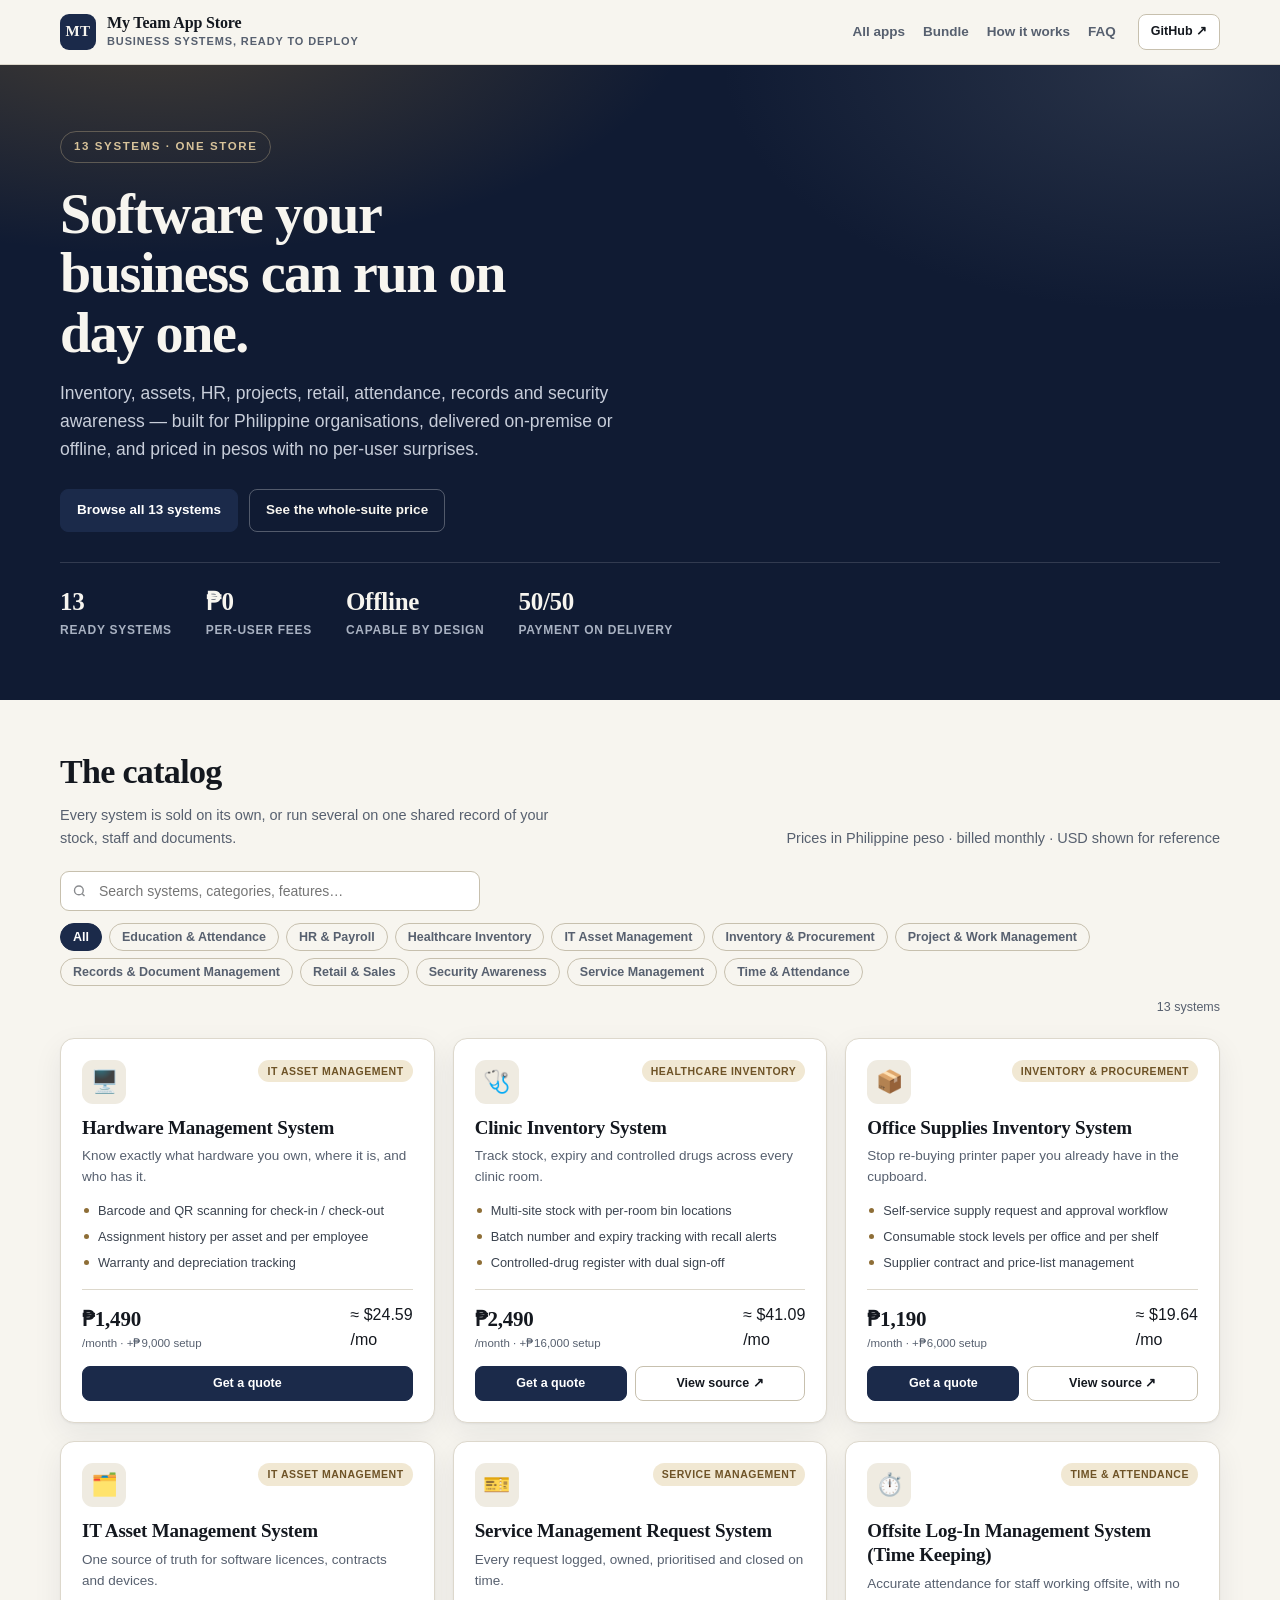
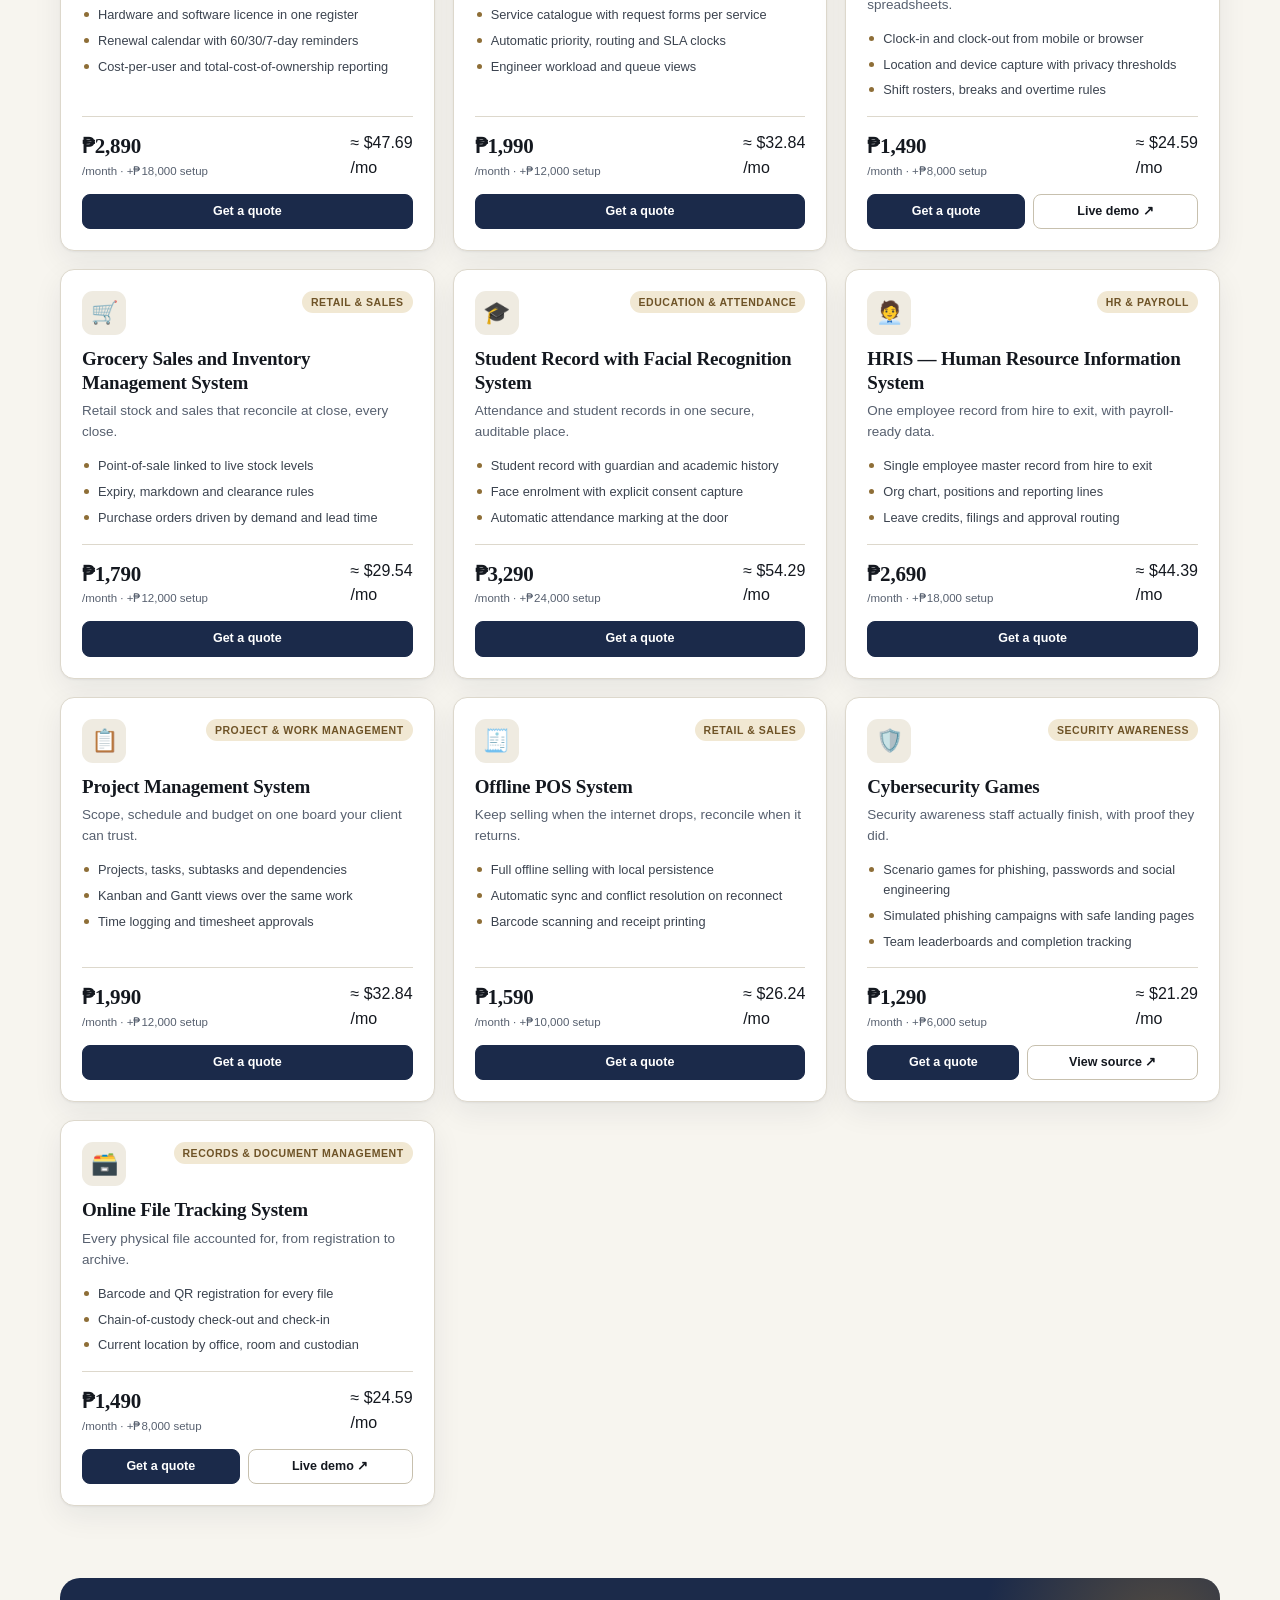
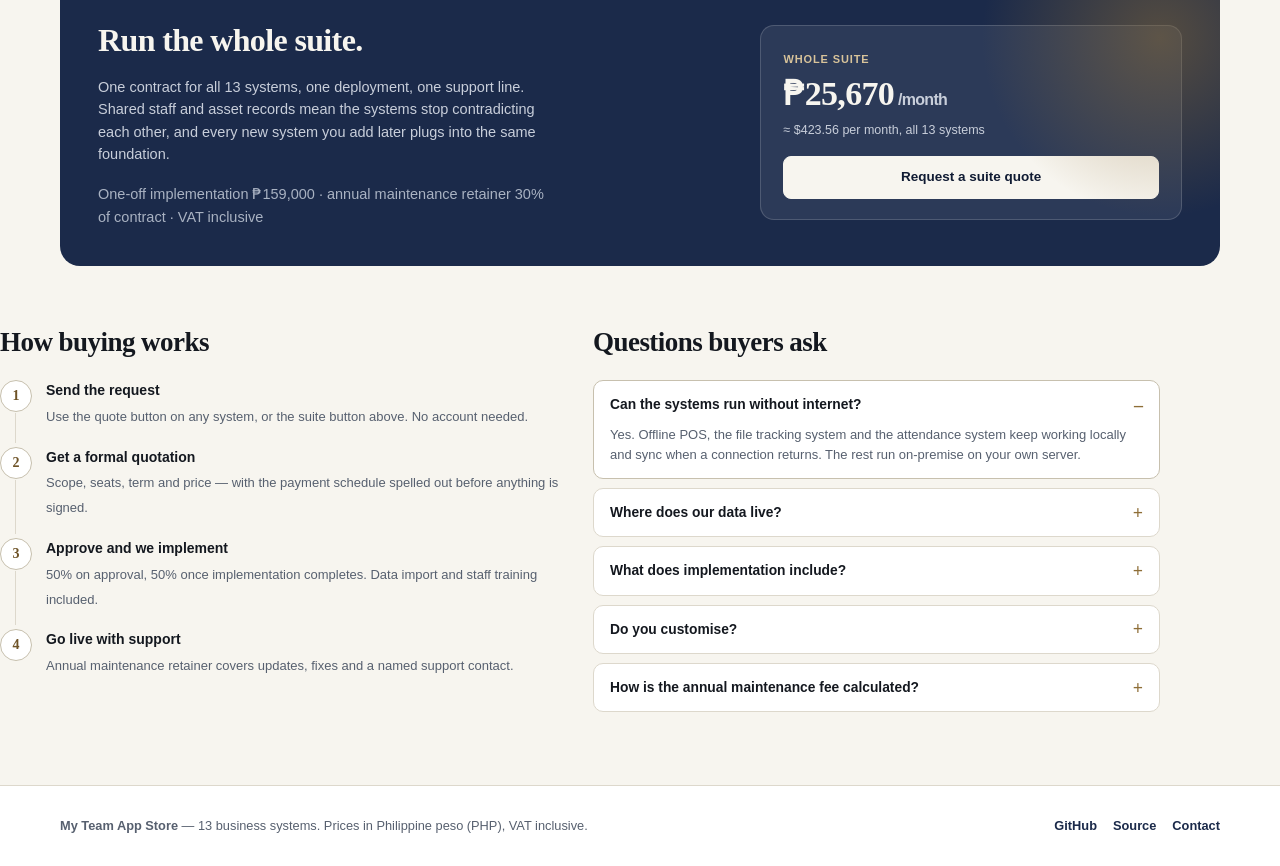
==== docs/index.html @ ae080582 "Sell the full 13-app suite and publish a GitHub Pages app store. The catalog now covers every applic" ====
<!DOCTYPE html>
<html lang="en">
<head>
<meta charset="utf-8">
<meta name="viewport" content="width=device-width, initial-scale=1">
<title>App Store — 13 business systems by My Team</title>
<meta name="description" content="13 ready-to-deploy business systems: asset and inventory management, HRIS, project management, offline POS, attendance, records tracking and security awareness training.">
<style>
  :root{
    --paper:#F7F5EF;
    --surface:#FFFFFF;
    --surface-2:#EFEBE1;
    --ink:#14181F;
    --navy:#1B2A4A;
    --navy-deep:#101B33;
    --slate:#57606F;
    --slate-light:#868FA0;
    --line:#DDD8CC;
    --line-strong:#C7C0AE;
    --brass:#8E6E37;
    --brass-deep:#6E5327;
    --brass-tint:#F1E8D3;
    --ok:#2F6B4F;
    --radius:14px;
    --shadow:0 1px 2px rgba(16,27,51,.05), 0 10px 30px rgba(16,27,51,.07);
    --serif:Georgia, 'Times New Roman', serif;
    --sans:-apple-system, BlinkMacSystemFont, 'Segoe UI', Helvetica, Arial, sans-serif;
    --mono:'SFMono-Regular', Consolas, 'Liberation Mono', Menlo, monospace;
    --maxw:1160px;
  }
  *{box-sizing:border-box}
  html{scroll-behavior:smooth}
  body{margin:0;background:var(--paper);color:var(--ink);font-family:var(--sans);font-size:16px;line-height:1.55;-webkit-font-smoothing:antialiased}
  a{color:inherit}
  .wrap{width:min(var(--maxw), calc(100% - 40px));margin:0 auto}
  .muted{color:var(--slate)}
  .small{font-size:13px}

  /* header */
  .site-header{position:sticky;top:0;z-index:20;background:rgba(247,245,239,.92);backdrop-filter:blur(10px);border-bottom:1px solid var(--line)}
  .header-inner{display:flex;align-items:center;gap:22px;padding:14px 0}
  .logo{display:flex;align-items:center;gap:11px;text-decoration:none;margin-right:auto}
  .logo-mark{width:36px;height:36px;border-radius:9px;background:var(--navy);color:#F7F5EF;display:grid;place-items:center;font-family:var(--serif);font-weight:700;letter-spacing:.02em;font-size:15px}
  .logo strong{display:block;font-family:var(--serif);font-size:16px;letter-spacing:-.01em;line-height:1.15}
  .logo small{display:block;font-size:11px;letter-spacing:.08em;text-transform:uppercase;color:var(--slate);font-weight:600}
  .site-nav{display:flex;align-items:center;gap:18px;font-size:13.5px;font-weight:600}
  .site-nav a{text-decoration:none;color:var(--slate)}
  .site-nav a:hover{color:var(--ink)}
  .btn{display:inline-flex;align-items:center;justify-content:center;gap:7px;border:1px solid var(--line-strong);background:var(--surface);color:var(--ink);border-radius:8px;padding:10px 16px;font-size:13.5px;font-weight:650;text-decoration:none;cursor:pointer;transition:transform .12s ease, border-color .12s ease, background .12s ease}
  .btn:hover{border-color:var(--navy);transform:translateY(-1px)}
  .btn-primary{background:var(--navy);border-color:var(--navy);color:#fff}
  .btn-primary:hover{background:var(--navy-deep);border-color:var(--navy-deep)}
  .btn-small{padding:7px 12px;font-size:12.5px}
  .btn-ghost{background:transparent;border-color:rgba(255,255,255,.28);color:#F7F5EF}
  .btn-ghost:hover{border-color:#F7F5EF;background:rgba(255,255,255,.06)}

  /* hero */
  .hero{background:var(--navy-deep);color:#F7F5EF;position:relative;overflow:hidden}
  .hero::before{content:"";position:absolute;inset:0;background:
    radial-gradient(900px 420px at 12% -10%, rgba(142,110,55,.42), transparent 60%),
    radial-gradient(700px 380px at 92% 0%, rgba(87,96,111,.35), transparent 65%);
    pointer-events:none}
  .hero .wrap{position:relative;padding:66px 0 58px}
  .eyebrow{display:inline-flex;align-items:center;gap:9px;font-size:11.5px;letter-spacing:.14em;text-transform:uppercase;font-weight:700;color:#D8C39A;border:1px solid rgba(216,195,154,.32);border-radius:999px;padding:6px 13px}
  .hero h1{font-family:var(--serif);font-size:clamp(34px, 5vw, 56px);line-height:1.06;letter-spacing:-.025em;margin:22px 0 16px;max-width:18ch;font-weight:600}
  .hero p.lede{font-size:17.5px;line-height:1.6;color:#C8CEDA;max-width:62ch;margin:0 0 26px}
  .hero-actions{display:flex;flex-wrap:wrap;gap:11px;margin-bottom:30px}
  .hero-stats{display:flex;flex-wrap:wrap;gap:34px;padding-top:24px;border-top:1px solid rgba(255,255,255,.14)}
  .hero-stat strong{display:block;font-family:var(--serif);font-size:25px;line-height:1.2;letter-spacing:-.01em}
  .hero-stat span{font-size:12px;letter-spacing:.06em;text-transform:uppercase;color:#A9B2C2;font-weight:600}

  /* toolbar */
  .catalog{padding:46px 0 20px}
  .section-head{display:flex;align-items:flex-end;justify-content:space-between;gap:20px;flex-wrap:wrap;margin-bottom:22px}
  .section-head h2{font-family:var(--serif);font-size:clamp(25px,3vw,34px);letter-spacing:-.02em;margin:0 0 6px;font-weight:600}
  .section-head p{margin:0;color:var(--slate);font-size:14.5px;max-width:62ch}
  .toolbar{display:flex;align-items:center;gap:12px;flex-wrap:wrap;margin-bottom:20px}
  .search{position:relative;flex:1 1 280px;max-width:420px}
  .search svg{position:absolute;left:12px;top:50%;transform:translateY(-50%);opacity:.5}
  .search input{width:100%;padding:11px 13px 11px 38px;border:1px solid var(--line-strong);border-radius:9px;background:var(--surface);font-size:14px;font-family:inherit;color:var(--ink)}
  .search input:focus{outline:2px solid var(--brass);outline-offset:1px;border-color:var(--brass)}
  .chips{display:flex;flex-wrap:wrap;gap:7px}
  .chip{border:1px solid var(--line-strong);background:transparent;color:var(--slate);border-radius:999px;padding:6px 12px;font-size:12.5px;font-weight:600;font-family:inherit;cursor:pointer}
  .chip:hover{border-color:var(--navy);color:var(--ink)}
  .chip.is-active{background:var(--navy);border-color:var(--navy);color:#fff}
  .result-count{font-size:12.5px;color:var(--slate);margin-left:auto;white-space:nowrap}

  /* cards */
  .grid{display:grid;grid-template-columns:repeat(auto-fill,minmax(310px,1fr));gap:18px}
  .app-card{background:var(--surface);border:1px solid var(--line);border-radius:var(--radius);padding:21px;display:flex;flex-direction:column;box-shadow:var(--shadow);transition:transform .15s ease, border-color .15s ease}
  .app-card:hover{transform:translateY(-3px);border-color:var(--line-strong)}
  .app-card[hidden]{display:none}
  .card-top{display:flex;align-items:flex-start;justify-content:space-between;gap:12px;margin-bottom:12px}
  .app-icon{width:44px;height:44px;border-radius:11px;background:var(--surface-2);display:grid;place-items:center;font-size:22px;line-height:1}
  .pill{display:inline-block;background:var(--brass-tint);color:var(--brass-deep);border-radius:999px;padding:3px 9px;font-size:10.5px;font-weight:750;letter-spacing:.05em;text-transform:uppercase;white-space:nowrap}
  .app-card h3{font-family:var(--serif);font-size:19px;line-height:1.25;letter-spacing:-.01em;margin:0 0 7px;font-weight:600}
  .app-card .tagline{color:var(--slate);font-size:13.5px;margin:0 0 13px}
  .app-card ul{list-style:none;margin:0 0 16px;padding:0;display:flex;flex-direction:column;gap:6px;flex:1}
  .app-card li{position:relative;padding-left:16px;font-size:12.8px;color:#3B434F}
  .app-card li::before{content:"";position:absolute;left:2px;top:.55em;width:5px;height:5px;border-radius:50%;background:var(--brass)}
  .price-row{display:flex;align-items:flex-end;justify-content:space-between;gap:10px;padding-top:13px;border-top:1px solid var(--line);margin-bottom:13px}
  .price strong{font-family:var(--serif);font-size:21px;letter-spacing:-.01em}
  .price span{display:block;font-size:11.5px;color:var(--slate)}
  .price .usd{font-size:11.5px;color:var(--slate-light);text-align:right;white-space:nowrap}
  .card-actions{display:flex;gap:8px;flex-wrap:wrap}
  .card-actions .btn{flex:1 1 auto}
  .empty{display:none;text-align:center;padding:54px 20px;color:var(--slate);border:1px dashed var(--line-strong);border-radius:var(--radius);background:var(--surface)}
  .empty strong{display:block;font-family:var(--serif);font-size:20px;color:var(--ink);margin-bottom:4px}

  /* bundle */
  .band{margin:52px 0 0;background:var(--navy);color:#F7F5EF;border-radius:20px;overflow:hidden;position:relative}
  .band::after{content:"";position:absolute;right:-120px;top:-120px;width:360px;height:360px;border-radius:50%;background:radial-gradient(circle, rgba(142,110,55,.5), transparent 70%)}
  .band-inner{position:relative;display:grid;grid-template-columns:1.5fr 1fr;gap:30px;padding:38px 38px}
  .band h2{font-family:var(--serif);font-size:clamp(24px,3vw,32px);letter-spacing:-.02em;margin:0 0 10px;font-weight:600}
  .band p{margin:0 0 18px;color:#C8CEDA;font-size:14.5px;max-width:56ch}
  .bundle-price{background:rgba(255,255,255,.08);border:1px solid rgba(255,255,255,.16);border-radius:14px;padding:20px 22px;align-self:center}
  .bundle-price .label{font-size:11px;letter-spacing:.08em;text-transform:uppercase;color:#D8C39A;font-weight:700}
  .bundle-price strong{display:block;font-family:var(--serif);font-size:34px;line-height:1.2;letter-spacing:-.02em;margin:4px 0 2px}
  .bundle-price span{font-size:12.5px;color:#C8CEDA}
  .bundle-price .btn{margin-top:14px;width:100%;background:#F7F5EF;border-color:#F7F5EF;color:var(--navy-deep)}
  .bundle-price .btn:hover{background:#fff}

  /* steps + faq */
  .blocks{display:grid;grid-template-columns:1fr 1fr;gap:26px;margin:56px 0 0}
  .block h2{font-family:var(--serif);font-size:clamp(22px,2.4vw,27px);letter-spacing:-.02em;margin:0 0 16px;font-weight:600}
  .steps{list-style:none;margin:0;padding:0;counter-reset:step}
  .steps li{position:relative;padding:0 0 18px 46px;counter-increment:step}
  .steps li:last-child{padding-bottom:0}
  .steps li::before{content:counter(step);position:absolute;left:0;top:0;width:30px;height:30px;border-radius:50%;background:var(--surface);border:1px solid var(--line-strong);display:grid;place-items:center;font-family:var(--serif);font-size:14px;font-weight:700;color:var(--brass-deep)}
  .steps li::after{content:"";position:absolute;left:14.5px;top:33px;bottom:4px;width:1px;background:var(--line)}
  .steps li:last-child::after{display:none}
  .steps strong{display:block;font-size:14px;margin-bottom:2px}
  .steps span{font-size:13px;color:var(--slate)}

  .faq details{background:var(--surface);border:1px solid var(--line);border-radius:10px;padding:13px 16px;margin-bottom:9px}
  .faq details[open]{border-color:var(--line-strong)}
  .faq summary{cursor:pointer;font-weight:650;font-size:13.8px;list-style:none;display:flex;justify-content:space-between;gap:10px;align-items:center}
  .faq summary::-webkit-details-marker{display:none}
  .faq summary::after{content:"+";font-family:var(--serif);font-size:18px;color:var(--brass);line-height:1}
  .faq details[open] summary::after{content:"–"}
  .faq p{margin:9px 0 0;font-size:13px;color:var(--slate)}

  /* footer */
  .site-footer{margin-top:64px;border-top:1px solid var(--line);background:var(--surface);padding:30px 0}
  .footer-inner{display:flex;justify-content:space-between;gap:20px;flex-wrap:wrap;align-items:center}
  .footer-inner p{margin:0;font-size:12.8px;color:var(--slate)}
  .footer-links{display:flex;gap:16px;font-size:12.8px;font-weight:600}
  .footer-links a{text-decoration:none;color:var(--navy)}

  @media (max-width:820px){
    .band-inner{grid-template-columns:1fr;padding:30px 24px}
    .blocks{grid-template-columns:1fr}
    .site-nav{display:none}
    .hero .wrap{padding:48px 0 42px}
    .result-count{display:none}
  }
</style>
</head>
<body>

<header class="site-header">
  <div class="wrap header-inner">
    <a class="logo" href="#top">
      <span class="logo-mark" aria-hidden="true">MT</span>
      <span>
        <strong>My Team App Store</strong>
        <small>Business systems, ready to deploy</small>
      </span>
    </a>
    <nav class="site-nav" aria-label="Sections">
      <a href="#catalog">All apps</a>
      <a href="#bundle">Bundle</a>
      <a href="#how">How it works</a>
      <a href="#faq">FAQ</a>
    </nav>
    <a class="btn btn-small" href="https://github.com/mjkulit03" target="_blank" rel="noopener">GitHub ↗</a>
  </div>
</header>

<main id="top">
  <section class="hero">
    <div class="wrap">
      <span class="eyebrow">13 systems · one store</span>
      <h1>Software your business can run on day one.</h1>
      <p class="lede">
        Inventory, assets, HR, projects, retail, attendance, records and security
        awareness — built for Philippine organisations, delivered on-premise or offline,
        and priced in pesos with no per-user surprises.
      </p>
      <div class="hero-actions">
        <a class="btn btn-primary" href="#catalog">Browse all 13 systems</a>
        <a class="btn btn-ghost" href="#bundle">See the whole-suite price</a>
      </div>
      <div class="hero-stats">
        <div class="hero-stat"><strong>13</strong><span>Ready systems</span></div>
        <div class="hero-stat"><strong>₱0</strong><span>Per-user fees</span></div>
        <div class="hero-stat"><strong>Offline</strong><span>Capable by design</span></div>
        <div class="hero-stat"><strong>50/50</strong><span>Payment on delivery</span></div>
      </div>
    </div>
  </section>

  <section class="wrap catalog" id="catalog">
    <div class="section-head">
      <div>
        <h2>The catalog</h2>
        <p>Every system is sold on its own, or run several on one shared record of your stock, staff and documents.</p>
      </div>
      <p class="small muted">Prices in Philippine peso · billed monthly · USD shown for reference</p>
    </div>

    <div class="toolbar">
      <div class="search">
        <svg width="15" height="15" viewBox="0 0 24 24" fill="none" stroke="currentColor" stroke-width="2.2" aria-hidden="true"><circle cx="11" cy="11" r="7"></circle><path d="m20 20-3.6-3.6"></path></svg>
        <input id="search" type="search" placeholder="Search systems, categories, features…" aria-label="Search systems">
      </div>
      <div class="chips" id="chips">
        <button class="chip is-active" type="button" data-category="">All</button>
        <button class="chip" type="button" data-category="Education &amp; Attendance">Education &amp; Attendance</button>
        <button class="chip" type="button" data-category="HR &amp; Payroll">HR &amp; Payroll</button>
        <button class="chip" type="button" data-category="Healthcare Inventory">Healthcare Inventory</button>
        <button class="chip" type="button" data-category="IT Asset Management">IT Asset Management</button>
        <button class="chip" type="button" data-category="Inventory &amp; Procurement">Inventory &amp; Procurement</button>
        <button class="chip" type="button" data-category="Project &amp; Work Management">Project &amp; Work Management</button>
        <button class="chip" type="button" data-category="Records &amp; Document Management">Records &amp; Document Management</button>
        <button class="chip" type="button" data-category="Retail &amp; Sales">Retail &amp; Sales</button>
        <button class="chip" type="button" data-category="Security Awareness">Security Awareness</button>
        <button class="chip" type="button" data-category="Service Management">Service Management</button>
        <button class="chip" type="button" data-category="Time &amp; Attendance">Time &amp; Attendance</button>
      </div>
      <span class="result-count" id="result-count">13 systems</span>
    </div>

    <div class="grid" id="grid">
      <article class="app-card"
               data-category="IT Asset Management"
               data-search="hardware management system it asset management know exactly what hardware you own, where it is, and who has it. a hardware management system that tracks every laptop, server, monitor and peripheral your company owns across its whole lifecycle. barcode scanning records assets coming in and going out, each item is assigned to a team member, and the system tracks warranty expiry, depreciation and end-of-life dates so nothing fails unexpectedly and no asset is lost or stolen. barcode and qr scanning for check-in / check-out assignment history per asset and per employee warranty and depreciation tracking low-stock and end-of-life alerts audit-ready export for auditors bulk import from spreadsheets or existing systems">
        <div class="card-top">
          <div class="app-icon" aria-hidden="true">🖥️</div>
          <span class="pill">IT Asset Management</span>
        </div>
        <h3>Hardware Management System</h3>
        <p class="tagline">Know exactly what hardware you own, where it is, and who has it.</p>
        <ul>
<li>Barcode and QR scanning for check-in / check-out</li><li>Assignment history per asset and per employee</li><li>Warranty and depreciation tracking</li>        </ul>
        <div class="price-row">
          <div class="price">
            <strong>₱1,490</strong>
            <span>/month · +₱9,000 setup</span>
          </div>
          <div class="usd">≈ $24.59<br>/mo</div>
        </div>
        <div class="card-actions">
          <a class="btn btn-primary btn-small" href="mailto:jeff.manahan72@gmail.com?subject=Quotation%20request%3A%20Hardware%20Management%20System&body=Hi%2C%20I%20would%20like%20a%20quotation%20for%20Hardware%20Management%20System.%20Team%20size%3A%20___%2C%20target%20go-live%3A%20___.">Get a quote</a>
        </div>
      </article>
      <article class="app-card"
               data-category="Healthcare Inventory"
               data-search="clinic inventory system healthcare inventory track stock, expiry and controlled drugs across every clinic room. a clinic inventory system built for medical supply rooms. it tracks consumables, controlled drugs and equipment by clinic location, enforces batch and expiry tracking, flags recalls, and produces the dispensing and stock reports that healthcare regulators ask for during an inspection. multi-site stock with per-room bin locations batch number and expiry tracking with recall alerts controlled-drug register with dual sign-off reorder points and supplier lead-time tracking inspection-ready dispensing reports role-based access for clinical and admin staff">
        <div class="card-top">
          <div class="app-icon" aria-hidden="true">🩺</div>
          <span class="pill">Healthcare Inventory</span>
        </div>
        <h3>Clinic Inventory System</h3>
        <p class="tagline">Track stock, expiry and controlled drugs across every clinic room.</p>
        <ul>
<li>Multi-site stock with per-room bin locations</li><li>Batch number and expiry tracking with recall alerts</li><li>Controlled-drug register with dual sign-off</li>        </ul>
        <div class="price-row">
          <div class="price">
            <strong>₱2,490</strong>
            <span>/month · +₱16,000 setup</span>
          </div>
          <div class="usd">≈ $41.09<br>/mo</div>
        </div>
        <div class="card-actions">
          <a class="btn btn-primary btn-small" href="mailto:jeff.manahan72@gmail.com?subject=Quotation%20request%3A%20Clinic%20Inventory%20System&body=Hi%2C%20I%20would%20like%20a%20quotation%20for%20Clinic%20Inventory%20System.%20Team%20size%3A%20___%2C%20target%20go-live%3A%20___.">Get a quote</a>
          <a class="btn btn-small" href="https://github.com/mjkulit03/Clinic_Inventory" target="_blank" rel="noopener">View source ↗</a>
        </div>
      </article>
      <article class="app-card"
               data-category="Inventory &amp; Procurement"
               data-search="office supplies inventory system inventory &amp; procurement stop re-buying printer paper you already have in the cupboard. an office supplies inventory system for consumables: paper, toner, pens, cleaning and kitchen stock. staff request supplies from a shared catalogue, approvers see the cost before ordering, and the system tracks supplier contracts so you always reorder at the best price. self-service supply request and approval workflow consumable stock levels per office and per shelf supplier contract and price-list management consumption reports by cost centre automatic reorder suggestions at threshold kitting for onboarding new starters">
        <div class="card-top">
          <div class="app-icon" aria-hidden="true">📦</div>
          <span class="pill">Inventory &amp; Procurement</span>
        </div>
        <h3>Office Supplies Inventory System</h3>
        <p class="tagline">Stop re-buying printer paper you already have in the cupboard.</p>
        <ul>
<li>Self-service supply request and approval workflow</li><li>Consumable stock levels per office and per shelf</li><li>Supplier contract and price-list management</li>        </ul>
        <div class="price-row">
          <div class="price">
            <strong>₱1,190</strong>
            <span>/month · +₱6,000 setup</span>
          </div>
          <div class="usd">≈ $19.64<br>/mo</div>
        </div>
        <div class="card-actions">
          <a class="btn btn-primary btn-small" href="mailto:jeff.manahan72@gmail.com?subject=Quotation%20request%3A%20Office%20Supplies%20Inventory%20System&body=Hi%2C%20I%20would%20like%20a%20quotation%20for%20Office%20Supplies%20Inventory%20System.%20Team%20size%3A%20___%2C%20target%20go-live%3A%20___.">Get a quote</a>
          <a class="btn btn-small" href="https://github.com/mjkulit03/Office_supplies_Inventory" target="_blank" rel="noopener">View source ↗</a>
        </div>
      </article>
      <article class="app-card"
               data-category="IT Asset Management"
               data-search="it asset management system it asset management one source of truth for software licences, contracts and devices. an it asset management system covering both hardware and software. it tracks device lifecycle, software licence allocation and renewal dates, vendor contracts, and cost-per-user, so it can answer what you own, what it costs and what renews next quarter without opening six spreadsheets. hardware and software licence in one register renewal calendar with 60/30/7-day reminders cost-per-user and total-cost-of-ownership reporting vendor and contract records with renewal terms access review and offboarding checklist api and csv import for existing inventories">
        <div class="card-top">
          <div class="app-icon" aria-hidden="true">🗂️</div>
          <span class="pill">IT Asset Management</span>
        </div>
        <h3>IT Asset Management System</h3>
        <p class="tagline">One source of truth for software licences, contracts and devices.</p>
        <ul>
<li>Hardware and software licence in one register</li><li>Renewal calendar with 60/30/7-day reminders</li><li>Cost-per-user and total-cost-of-ownership reporting</li>        </ul>
        <div class="price-row">
          <div class="price">
            <strong>₱2,890</strong>
            <span>/month · +₱18,000 setup</span>
          </div>
          <div class="usd">≈ $47.69<br>/mo</div>
        </div>
        <div class="card-actions">
          <a class="btn btn-primary btn-small" href="mailto:jeff.manahan72@gmail.com?subject=Quotation%20request%3A%20IT%20Asset%20Management%20System&body=Hi%2C%20I%20would%20like%20a%20quotation%20for%20IT%20Asset%20Management%20System.%20Team%20size%3A%20___%2C%20target%20go-live%3A%20___.">Get a quote</a>
        </div>
      </article>
      <article class="app-card"
               data-category="Service Management"
               data-search="service management request system service management every request logged, owned, prioritised and closed on time. a service management request system for internal it and facilities support. staff raise requests against a service catalogue, the system applies priority and sla rules automatically, assigns work to the right engineer, and keeps the requester updated until the request is closed. service catalogue with request forms per service automatic priority, routing and sla clocks engineer workload and queue views requester updates without chasing anyone knowledge-base articles attached to requests monthly sla attainment and backlog reporting">
        <div class="card-top">
          <div class="app-icon" aria-hidden="true">🎫</div>
          <span class="pill">Service Management</span>
        </div>
        <h3>Service Management Request System</h3>
        <p class="tagline">Every request logged, owned, prioritised and closed on time.</p>
        <ul>
<li>Service catalogue with request forms per service</li><li>Automatic priority, routing and SLA clocks</li><li>Engineer workload and queue views</li>        </ul>
        <div class="price-row">
          <div class="price">
            <strong>₱1,990</strong>
            <span>/month · +₱12,000 setup</span>
          </div>
          <div class="usd">≈ $32.84<br>/mo</div>
        </div>
        <div class="card-actions">
          <a class="btn btn-primary btn-small" href="mailto:jeff.manahan72@gmail.com?subject=Quotation%20request%3A%20Service%20Management%20Request%20System&body=Hi%2C%20I%20would%20like%20a%20quotation%20for%20Service%20Management%20Request%20System.%20Team%20size%3A%20___%2C%20target%20go-live%3A%20___.">Get a quote</a>
        </div>
      </article>
      <article class="app-card"
               data-category="Time &amp; Attendance"
               data-search="offsite log-in management system (time keeping) time &amp; attendance accurate attendance for staff working offsite, with no spreadsheets. an offsite log-in management system for time keeping that lets remote and field staff clock in from a phone or browser. it records location, device and shift start and end, handles leave and overtime approvals, and exports payroll-ready timesheets for staff who never touch an office network. clock-in and clock-out from mobile or browser location and device capture with privacy thresholds shift rosters, breaks and overtime rules leave requests and manager approval payroll-ready timesheet export anomaly flags for missed or duplicate punches">
        <div class="card-top">
          <div class="app-icon" aria-hidden="true">⏱️</div>
          <span class="pill">Time &amp; Attendance</span>
        </div>
        <h3>Offsite Log-In Management System (Time Keeping)</h3>
        <p class="tagline">Accurate attendance for staff working offsite, with no spreadsheets.</p>
        <ul>
<li>Clock-in and clock-out from mobile or browser</li><li>Location and device capture with privacy thresholds</li><li>Shift rosters, breaks and overtime rules</li>        </ul>
        <div class="price-row">
          <div class="price">
            <strong>₱1,490</strong>
            <span>/month · +₱8,000 setup</span>
          </div>
          <div class="usd">≈ $24.59<br>/mo</div>
        </div>
        <div class="card-actions">
          <a class="btn btn-primary btn-small" href="mailto:jeff.manahan72@gmail.com?subject=Quotation%20request%3A%20Offsite%20Log-In%20Management%20System%20%28Time%20Keeping%29&body=Hi%2C%20I%20would%20like%20a%20quotation%20for%20Offsite%20Log-In%20Management%20System%20%28Time%20Keeping%29.%20Team%20size%3A%20___%2C%20target%20go-live%3A%20___.">Get a quote</a>
          <a class="btn btn-small" href="https://mjkulit03.github.io/offsite-employee-login/" target="_blank" rel="noopener">Live demo ↗</a>
        </div>
      </article>
      <article class="app-card"
               data-category="Retail &amp; Sales"
               data-search="grocery sales and inventory management system retail &amp; sales retail stock and sales that reconcile at close, every close. a grocery sales and inventory management system for retail stores. point-of-sale integrates with stock levels so shelf counts stay accurate, expiry and discount rules reduce waste, supplier purchase orders are driven by real demand, and daily reconciliation shows margin by product and by promotion. point-of-sale linked to live stock levels expiry, markdown and clearance rules purchase orders driven by demand and lead time margin reporting by product and promotion multi-store stock transfers daily reconciliation with variance alerts">
        <div class="card-top">
          <div class="app-icon" aria-hidden="true">🛒</div>
          <span class="pill">Retail &amp; Sales</span>
        </div>
        <h3>Grocery Sales and Inventory Management System</h3>
        <p class="tagline">Retail stock and sales that reconcile at close, every close.</p>
        <ul>
<li>Point-of-sale linked to live stock levels</li><li>Expiry, markdown and clearance rules</li><li>Purchase orders driven by demand and lead time</li>        </ul>
        <div class="price-row">
          <div class="price">
            <strong>₱1,790</strong>
            <span>/month · +₱12,000 setup</span>
          </div>
          <div class="usd">≈ $29.54<br>/mo</div>
        </div>
        <div class="card-actions">
          <a class="btn btn-primary btn-small" href="mailto:jeff.manahan72@gmail.com?subject=Quotation%20request%3A%20Grocery%20Sales%20and%20Inventory%20Management%20System&body=Hi%2C%20I%20would%20like%20a%20quotation%20for%20Grocery%20Sales%20and%20Inventory%20Management%20System.%20Team%20size%3A%20___%2C%20target%20go-live%3A%20___.">Get a quote</a>
        </div>
      </article>
      <article class="app-card"
               data-category="Education &amp; Attendance"
               data-search="student record with facial recognition system education &amp; attendance attendance and student records in one secure, auditable place. a student record system with facial recognition attendance. enrolment, guardian details, academic history and attendance live in one record; a camera at the door matches faces to enrolments to mark attendance automatically, with consent capture, retention controls and an auditable access log. student record with guardian and academic history face enrolment with explicit consent capture automatic attendance marking at the door manual attendance override with a reason retention and deletion controls for biometric data full access audit log">
        <div class="card-top">
          <div class="app-icon" aria-hidden="true">🎓</div>
          <span class="pill">Education &amp; Attendance</span>
        </div>
        <h3>Student Record with Facial Recognition System</h3>
        <p class="tagline">Attendance and student records in one secure, auditable place.</p>
        <ul>
<li>Student record with guardian and academic history</li><li>Face enrolment with explicit consent capture</li><li>Automatic attendance marking at the door</li>        </ul>
        <div class="price-row">
          <div class="price">
            <strong>₱3,290</strong>
            <span>/month · +₱24,000 setup</span>
          </div>
          <div class="usd">≈ $54.29<br>/mo</div>
        </div>
        <div class="card-actions">
          <a class="btn btn-primary btn-small" href="mailto:jeff.manahan72@gmail.com?subject=Quotation%20request%3A%20Student%20Record%20with%20Facial%20Recognition%20System&body=Hi%2C%20I%20would%20like%20a%20quotation%20for%20Student%20Record%20with%20Facial%20Recognition%20System.%20Team%20size%3A%20___%2C%20target%20go-live%3A%20___.">Get a quote</a>
        </div>
      </article>
      <article class="app-card"
               data-category="HR &amp; Payroll"
               data-search="hris — human resource information system hr &amp; payroll one employee record from hire to exit, with payroll-ready data. a human resource information system and hr platform that holds one employee record from hire to exit: personal details, contracts, positions, leave balances and payroll inputs. it tracks onboarding and offboarding checklists, document and licence expiries, and statutory contributions for sss, philhealth and pag-ibig, so payroll and compliance never depend on one person&#39;s spreadsheet. single employee master record from hire to exit org chart, positions and reporting lines leave credits, filings and approval routing payroll inputs with sss, philhealth and pag-ibig rules onboarding and offboarding checklists with owners document, licence and contract expiry alerts employee self-service for requests and payslips role-based access with a full audit trail">
        <div class="card-top">
          <div class="app-icon" aria-hidden="true">🧑‍💼</div>
          <span class="pill">HR &amp; Payroll</span>
        </div>
        <h3>HRIS — Human Resource Information System</h3>
        <p class="tagline">One employee record from hire to exit, with payroll-ready data.</p>
        <ul>
<li>Single employee master record from hire to exit</li><li>Org chart, positions and reporting lines</li><li>Leave credits, filings and approval routing</li>        </ul>
        <div class="price-row">
          <div class="price">
            <strong>₱2,690</strong>
            <span>/month · +₱18,000 setup</span>
          </div>
          <div class="usd">≈ $44.39<br>/mo</div>
        </div>
        <div class="card-actions">
          <a class="btn btn-primary btn-small" href="mailto:jeff.manahan72@gmail.com?subject=Quotation%20request%3A%20HRIS%20%E2%80%94%20Human%20Resource%20Information%20System&body=Hi%2C%20I%20would%20like%20a%20quotation%20for%20HRIS%20%E2%80%94%20Human%20Resource%20Information%20System.%20Team%20size%3A%20___%2C%20target%20go-live%3A%20___.">Get a quote</a>
        </div>
      </article>
      <article class="app-card"
               data-category="Project &amp; Work Management"
               data-search="project management system project &amp; work management scope, schedule and budget on one board your client can trust. a project management platform that keeps scope, schedule and budget on one board. teams plan work as tasks with dependencies, move between kanban and gantt views, log time against deliverables, and see budget versus actual cost before the overrun. clients get a read-only portal, and every status update is captured for the weekly report. projects, tasks, subtasks and dependencies kanban and gantt views over the same work time logging and timesheet approvals budget versus actual cost per project client portal with read-only progress file attachments and comment history milestone and deadline notifications workload view by person and by team">
        <div class="card-top">
          <div class="app-icon" aria-hidden="true">📋</div>
          <span class="pill">Project &amp; Work Management</span>
        </div>
        <h3>Project Management System</h3>
        <p class="tagline">Scope, schedule and budget on one board your client can trust.</p>
        <ul>
<li>Projects, tasks, subtasks and dependencies</li><li>Kanban and Gantt views over the same work</li><li>Time logging and timesheet approvals</li>        </ul>
        <div class="price-row">
          <div class="price">
            <strong>₱1,990</strong>
            <span>/month · +₱12,000 setup</span>
          </div>
          <div class="usd">≈ $32.84<br>/mo</div>
        </div>
        <div class="card-actions">
          <a class="btn btn-primary btn-small" href="mailto:jeff.manahan72@gmail.com?subject=Quotation%20request%3A%20Project%20Management%20System&body=Hi%2C%20I%20would%20like%20a%20quotation%20for%20Project%20Management%20System.%20Team%20size%3A%20___%2C%20target%20go-live%3A%20___.">Get a quote</a>
        </div>
      </article>
      <article class="app-card"
               data-category="Retail &amp; Sales"
               data-search="offline pos system retail &amp; sales keep selling when the internet drops, reconcile when it returns. a point-of-sale system that keeps selling when the internet drops. each terminal records sales locally, prints receipts and deducts stock from the local catalogue, then syncs every transaction to the server when a connection returns. it handles barcode scanning, returns, voids with manager approval, cash drawer counts and a z-read at close, so a retail store can run a full day without a live connection. full offline selling with local persistence automatic sync and conflict resolution on reconnect barcode scanning and receipt printing returns, voids and manager approval cash drawer count and end-of-day z-read live stock deduction per terminal multi-terminal sync over the store lan sales, margin and item reports by shift">
        <div class="card-top">
          <div class="app-icon" aria-hidden="true">🧾</div>
          <span class="pill">Retail &amp; Sales</span>
        </div>
        <h3>Offline POS System</h3>
        <p class="tagline">Keep selling when the internet drops, reconcile when it returns.</p>
        <ul>
<li>Full offline selling with local persistence</li><li>Automatic sync and conflict resolution on reconnect</li><li>Barcode scanning and receipt printing</li>        </ul>
        <div class="price-row">
          <div class="price">
            <strong>₱1,590</strong>
            <span>/month · +₱10,000 setup</span>
          </div>
          <div class="usd">≈ $26.24<br>/mo</div>
        </div>
        <div class="card-actions">
          <a class="btn btn-primary btn-small" href="mailto:jeff.manahan72@gmail.com?subject=Quotation%20request%3A%20Offline%20POS%20System&body=Hi%2C%20I%20would%20like%20a%20quotation%20for%20Offline%20POS%20System.%20Team%20size%3A%20___%2C%20target%20go-live%3A%20___.">Get a quote</a>
        </div>
      </article>
      <article class="app-card"
               data-category="Security Awareness"
               data-search="cybersecurity games security awareness security awareness staff actually finish, with proof they did. a security awareness training platform delivered as cyber security games. short missions cover phishing, password hygiene, social engineering, data handling and incident reporting; staff earn points on a team leaderboard while the platform records who completed which module. administrators run simulated phishing campaigns and see risk by team, with no classroom time required. scenario games for phishing, passwords and social engineering simulated phishing campaigns with safe landing pages team leaderboards and completion tracking role-based training paths for staff and managers risk scoring by team and by department offline mode for air-gapped networks certificates and completion evidence for audits content updates without re-deployment">
        <div class="card-top">
          <div class="app-icon" aria-hidden="true">🛡️</div>
          <span class="pill">Security Awareness</span>
        </div>
        <h3>Cybersecurity Games</h3>
        <p class="tagline">Security awareness staff actually finish, with proof they did.</p>
        <ul>
<li>Scenario games for phishing, passwords and social engineering</li><li>Simulated phishing campaigns with safe landing pages</li><li>Team leaderboards and completion tracking</li>        </ul>
        <div class="price-row">
          <div class="price">
            <strong>₱1,290</strong>
            <span>/month · +₱6,000 setup</span>
          </div>
          <div class="usd">≈ $21.29<br>/mo</div>
        </div>
        <div class="card-actions">
          <a class="btn btn-primary btn-small" href="mailto:jeff.manahan72@gmail.com?subject=Quotation%20request%3A%20Cybersecurity%20Games&body=Hi%2C%20I%20would%20like%20a%20quotation%20for%20Cybersecurity%20Games.%20Team%20size%3A%20___%2C%20target%20go-live%3A%20___.">Get a quote</a>
          <a class="btn btn-small" href="https://github.com/mjkulit03/cybersec_game" target="_blank" rel="noopener">View source ↗</a>
        </div>
      </article>
      <article class="app-card"
               data-category="Records &amp; Document Management"
               data-search="online file tracking system records &amp; document management every physical file accounted for, from registration to archive. an online file tracking system for physical and digital records. every file gets a barcode or qr label, and each movement is recorded as a chain of custody: who checked it out, which office holds it, when it is due back and who received it. overdue files trigger reminders, retention rules flag records for disposition, and the audit log shows the complete history of a document from registration to archive. barcode and qr registration for every file chain-of-custody check-out and check-in current location by office, room and custodian overdue and missing-file alerts retention schedules and disposition workflow bulk import from existing registers search by reference, subject, date or custodian complete access and movement audit log">
        <div class="card-top">
          <div class="app-icon" aria-hidden="true">🗃️</div>
          <span class="pill">Records &amp; Document Management</span>
        </div>
        <h3>Online File Tracking System</h3>
        <p class="tagline">Every physical file accounted for, from registration to archive.</p>
        <ul>
<li>Barcode and QR registration for every file</li><li>Chain-of-custody check-out and check-in</li><li>Current location by office, room and custodian</li>        </ul>
        <div class="price-row">
          <div class="price">
            <strong>₱1,490</strong>
            <span>/month · +₱8,000 setup</span>
          </div>
          <div class="usd">≈ $24.59<br>/mo</div>
        </div>
        <div class="card-actions">
          <a class="btn btn-primary btn-small" href="mailto:jeff.manahan72@gmail.com?subject=Quotation%20request%3A%20Online%20File%20Tracking%20System&body=Hi%2C%20I%20would%20like%20a%20quotation%20for%20Online%20File%20Tracking%20System.%20Team%20size%3A%20___%2C%20target%20go-live%3A%20___.">Get a quote</a>
          <a class="btn btn-small" href="https://mjkulit03.github.io/file-tracking/" target="_blank" rel="noopener">Live demo ↗</a>
        </div>
      </article>
    </div>

    <div class="empty" id="empty">
      <strong>No system matches that search.</strong>
      Try a different word, or clear the filters to see all 13 systems.
    </div>
  </section>

  <section class="wrap" id="bundle">
    <div class="band">
      <div class="band-inner">
        <div>
          <h2>Run the whole suite.</h2>
          <p>
            One contract for all 13 systems, one deployment, one support line.
            Shared staff and asset records mean the systems stop contradicting each other,
            and every new system you add later plugs into the same foundation.
          </p>
          <p class="small" style="color:#A9B2C2;margin:0">
            One-off implementation ₱159,000 · annual maintenance retainer 30% of contract · VAT inclusive
          </p>
        </div>
        <div class="bundle-price">
          <span class="label">Whole suite</span>
          <strong>₱25,670<span style="font-size:16px;font-family:var(--sans);color:#C8CEDA"> /month</span></strong>
          <span>≈ $423.56 per month, all 13 systems</span>
          <a class="btn" href="mailto:jeff.manahan72@gmail.com?subject=Quotation%20request%3A%20whole%20suite&body=Hi%2C%20I%20would%20like%20a%20quotation%20for%20all%2013%20systems%20in%20the%20My%20Team%20App%20Store.">Request a suite quote</a>
        </div>
      </div>
    </div>
  </section>

  <section class="wrap blocks" id="how">
    <div class="block">
      <h2>How buying works</h2>
      <ol class="steps">
        <li>
          <strong>Send the request</strong>
          <span>Use the quote button on any system, or the suite button above. No account needed.</span>
        </li>
        <li>
          <strong>Get a formal quotation</strong>
          <span>Scope, seats, term and price — with the payment schedule spelled out before anything is signed.</span>
        </li>
        <li>
          <strong>Approve and we implement</strong>
          <span>50% on approval, 50% once implementation completes. Data import and staff training included.</span>
        </li>
        <li>
          <strong>Go live with support</strong>
          <span>Annual maintenance retainer covers updates, fixes and a named support contact.</span>
        </li>
      </ol>
    </div>
    <div class="block faq" id="faq">
      <h2>Questions buyers ask</h2>
      <details open>
        <summary>Can the systems run without internet?</summary>
        <p>Yes. Offline POS, the file tracking system and the attendance system keep working locally and sync when a connection returns. The rest run on-premise on your own server.</p>
      </details>
      <details>
        <summary>Where does our data live?</summary>
        <p>On your infrastructure. There is no shared multi-tenant database, no third-party analytics and no per-user cloud fee. You own the database and can export it at any time.</p>
      </details>
      <details>
        <summary>What does implementation include?</summary>
        <p>Installation, configuration, migration of existing spreadsheets or registers, role setup and staff training. The one-off setup fee on each system covers that work.</p>
      </details>
      <details>
        <summary>Do you customise?</summary>
        <p>Yes. Reports, fields and approval rules can be adapted. Custom work is quoted separately so the standard product price stays predictable.</p>
      </details>
      <details>
        <summary>How is the annual maintenance fee calculated?</summary>
        <p>30% of the contract value, billed annually from go-live. It covers updates, bug fixes and support; it is separate from the two implementation instalments.</p>
      </details>
    </div>
  </section>
</main>

<footer class="site-footer">
  <div class="wrap footer-inner">
    <p><strong>My Team App Store</strong> — 13 business systems. Prices in Philippine peso (PHP), VAT inclusive.</p>
    <div class="footer-links">
      <a href="https://github.com/mjkulit03" target="_blank" rel="noopener">GitHub</a>
      <a href="https://github.com/mjkulit03/my-team-appstore" target="_blank" rel="noopener">Source</a>
      <a href="mailto:jeff.manahan72@gmail.com">Contact</a>
    </div>
  </div>
</footer>

<script>
(function () {
  var cards = Array.prototype.slice.call(document.querySelectorAll('.app-card'));
  var search = document.getElementById('search');
  var chips = Array.prototype.slice.call(document.querySelectorAll('.chip'));
  var empty = document.getElementById('empty');
  var count = document.getElementById('result-count');
  var category = '';

  function apply() {
    var query = (search.value || '').trim().toLowerCase();
    var shown = 0;
    cards.forEach(function (card) {
      var matchesQuery = !query || (card.getAttribute('data-search') || '').indexOf(query) !== -1;
      var matchesCategory = !category || card.getAttribute('data-category') === category;
      var visible = matchesQuery && matchesCategory;
      card.hidden = !visible;
      if (visible) { shown += 1; }
    });
    empty.style.display = shown === 0 ? 'block' : 'none';
    count.textContent = shown + (shown === 1 ? ' system' : ' systems');
  }

  search.addEventListener('input', apply);

  chips.forEach(function (chip) {
    chip.addEventListener('click', function () {
      category = chip.getAttribute('data-category') || '';
      chips.forEach(function (other) { other.classList.toggle('is-active', other === chip); });
      apply();
    });
  });

  apply();
})();
</script>
</body>
</html>
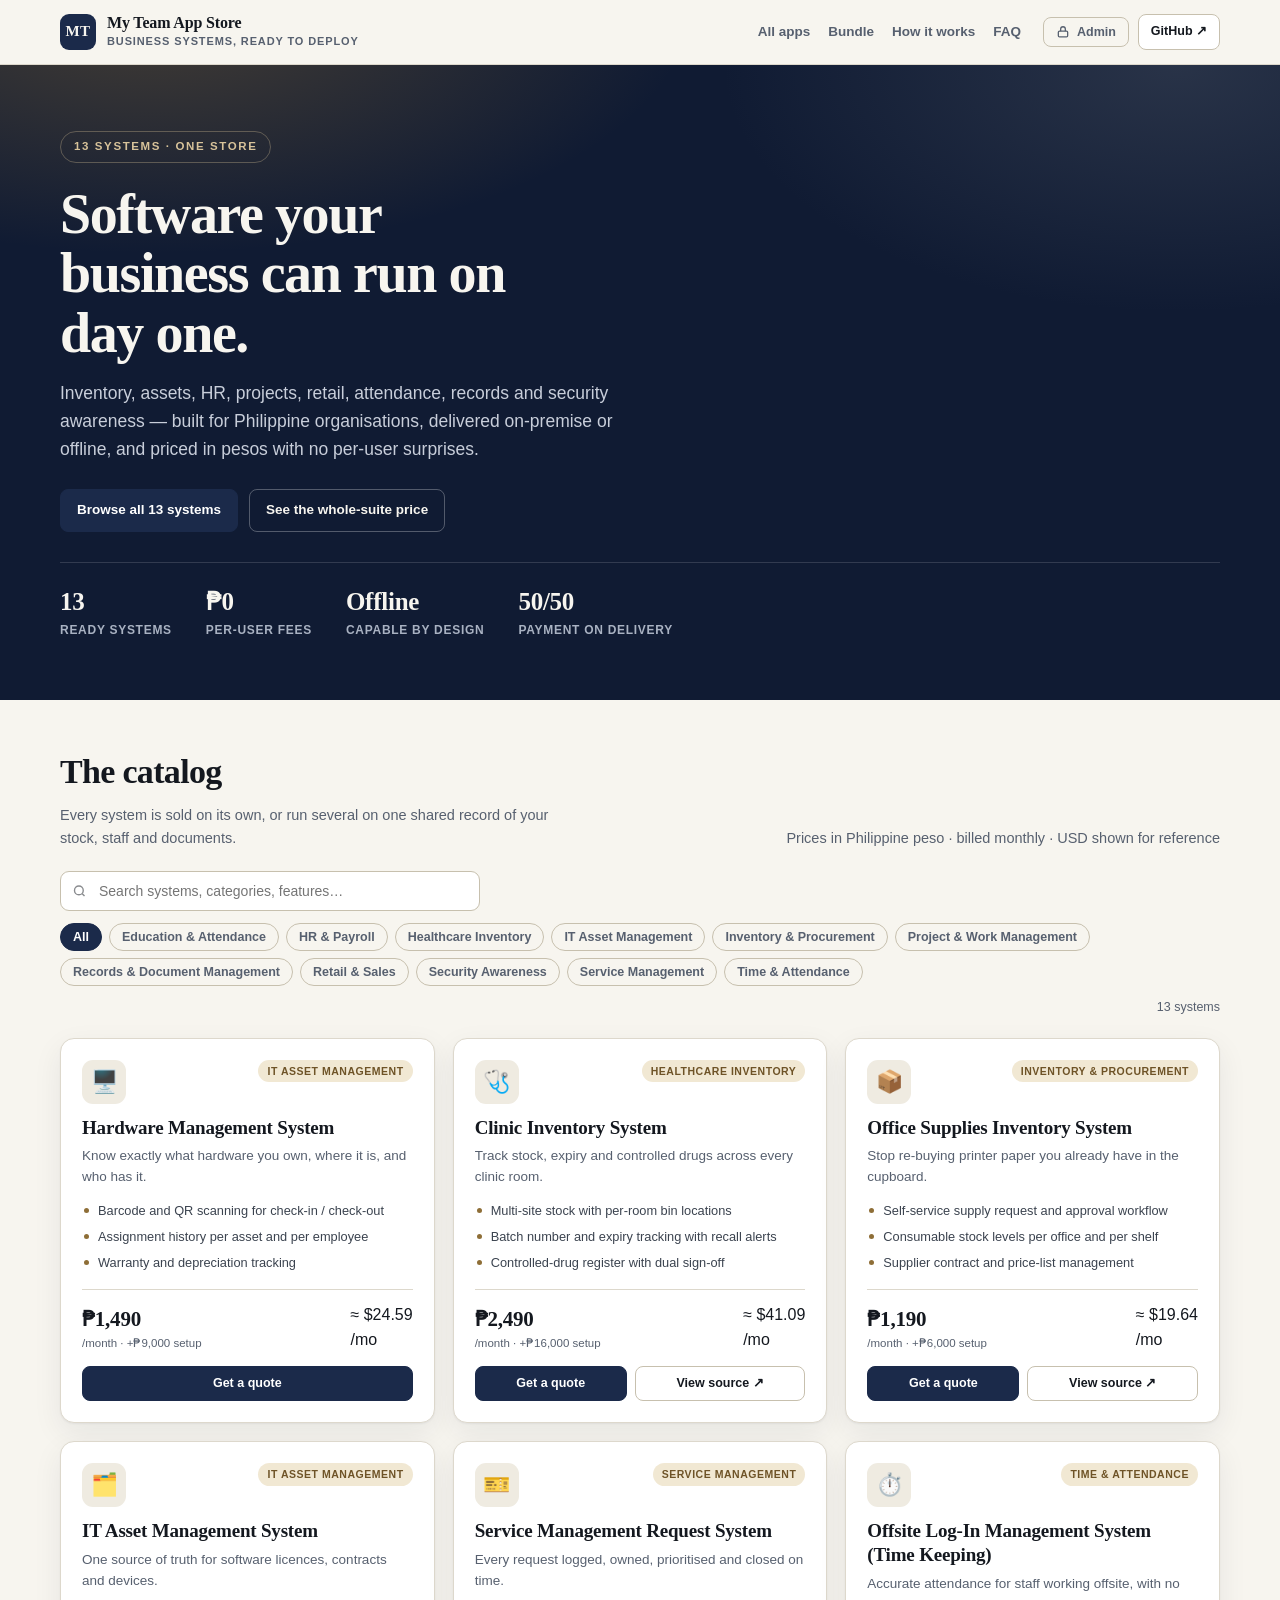
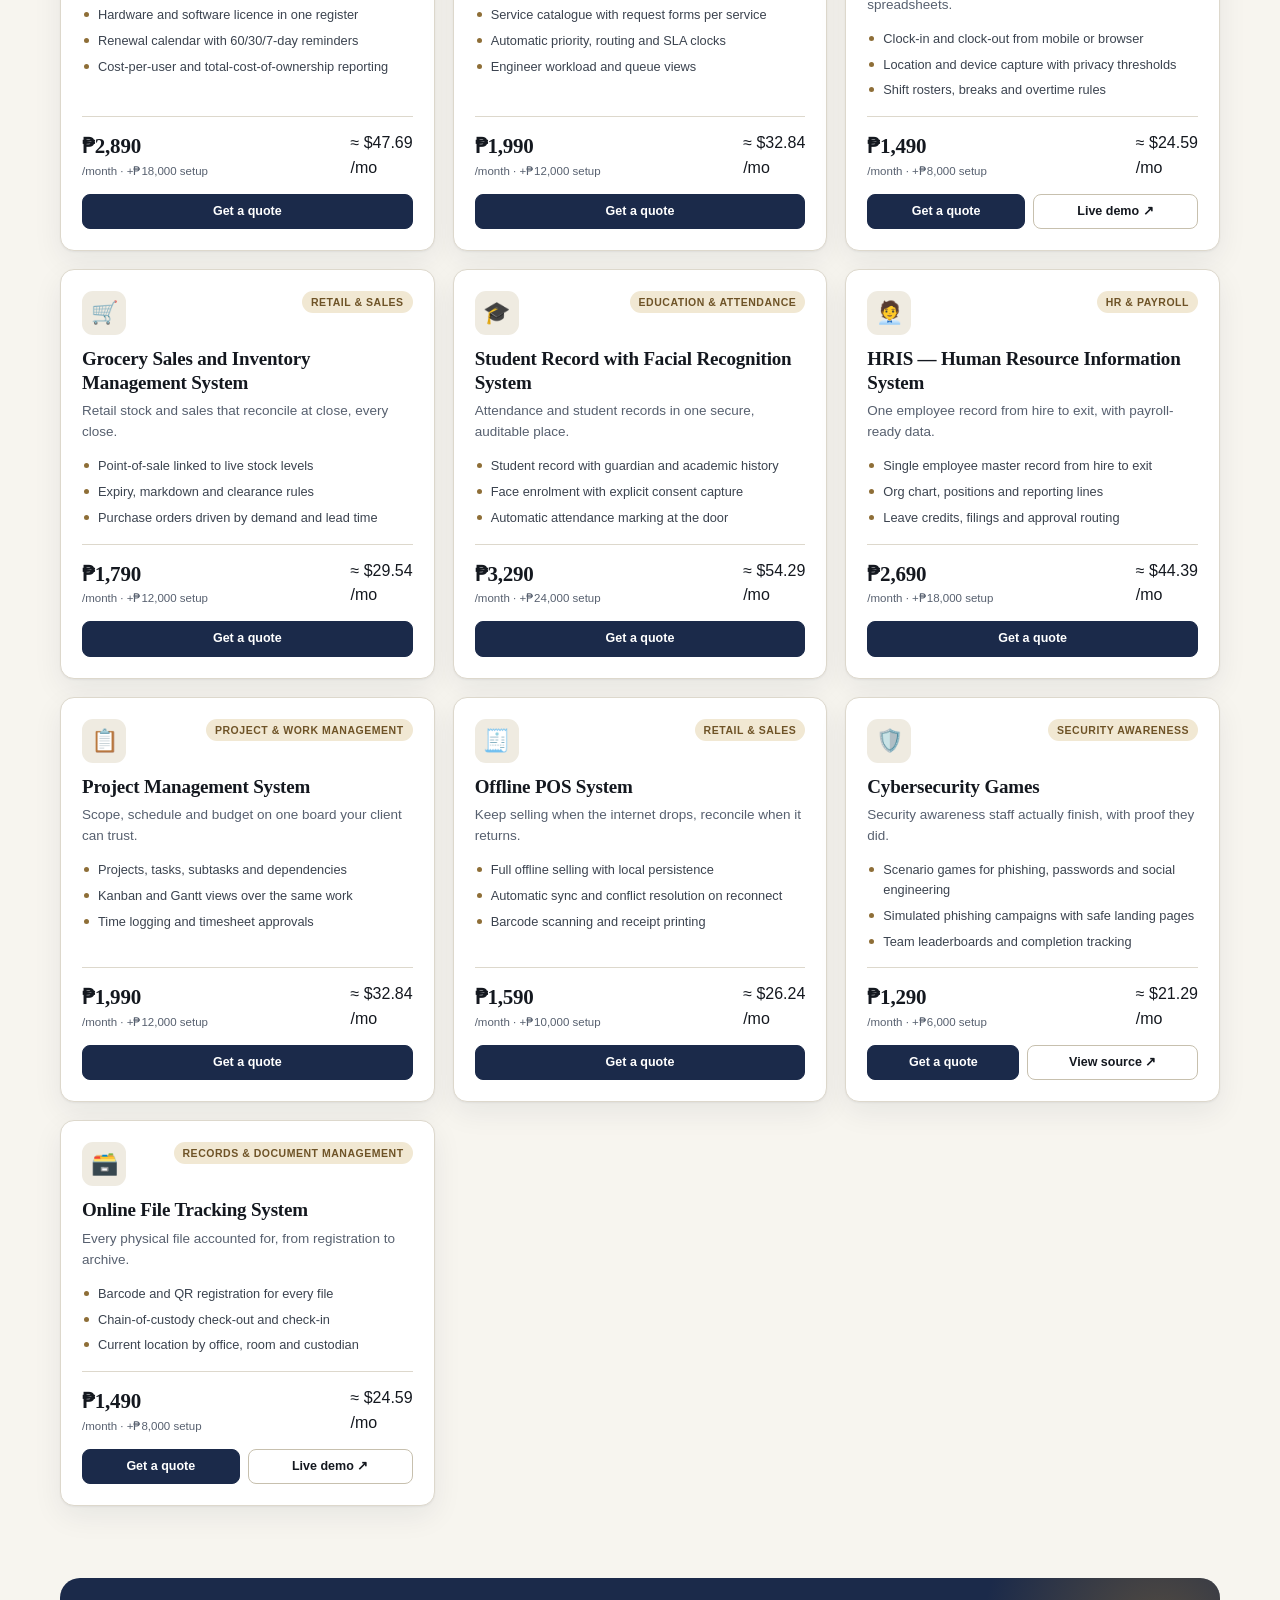
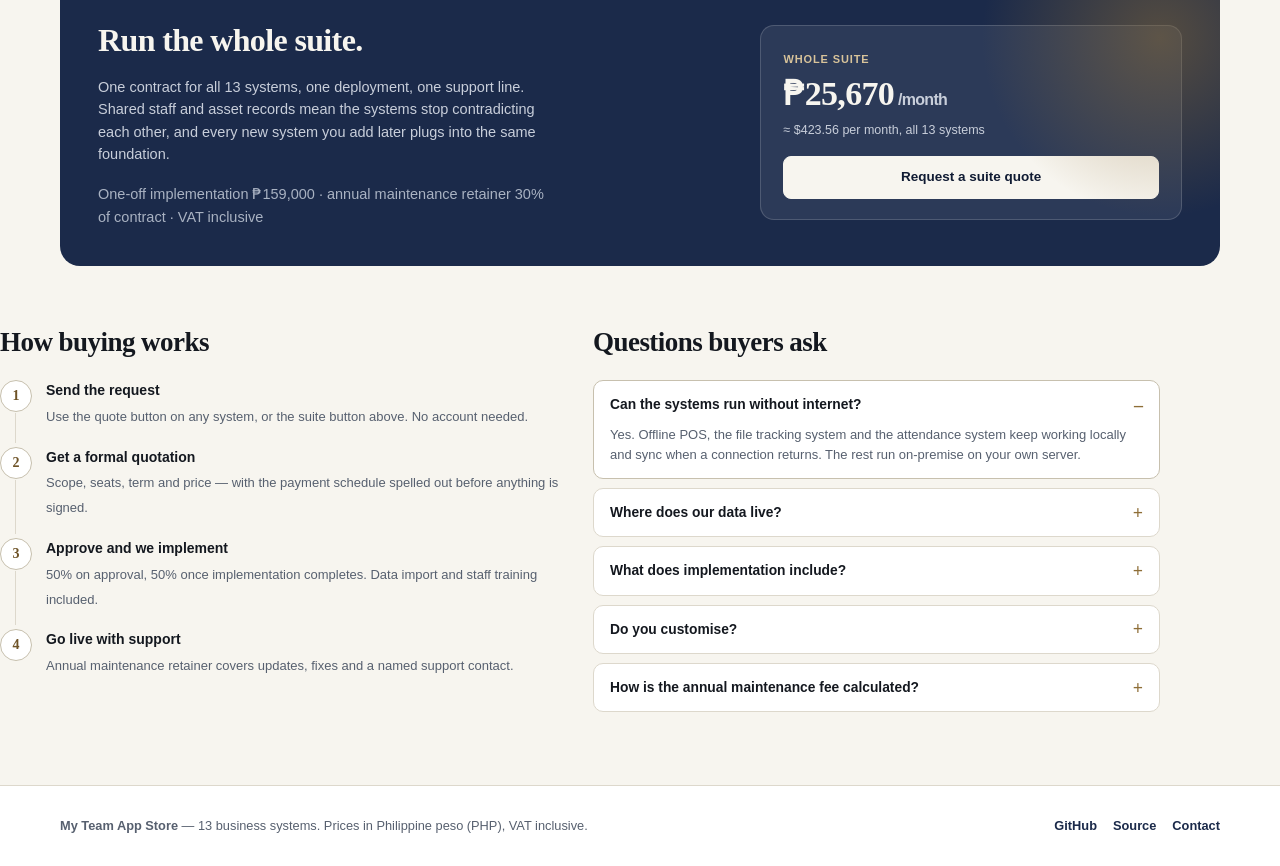
==== commit 8f9cb936: "Add an admin editor for store prices and labels. Publishing price changes previously meant editing c" ====
--- a/docs/index.html
+++ b/docs/index.html
@@ -21,6 +21,7 @@
     --brass-deep:#6E5327;
     --brass-tint:#F1E8D3;
     --ok:#2F6B4F;
+    --danger:#9B2C2C;
     --radius:14px;
     --shadow:0 1px 2px rgba(16,27,51,.05), 0 10px 30px rgba(16,27,51,.07);
     --serif:Georgia, 'Times New Roman', serif;
@@ -46,13 +47,22 @@
   .site-nav{display:flex;align-items:center;gap:18px;font-size:13.5px;font-weight:600}
   .site-nav a{text-decoration:none;color:var(--slate)}
   .site-nav a:hover{color:var(--ink)}
-  .btn{display:inline-flex;align-items:center;justify-content:center;gap:7px;border:1px solid var(--line-strong);background:var(--surface);color:var(--ink);border-radius:8px;padding:10px 16px;font-size:13.5px;font-weight:650;text-decoration:none;cursor:pointer;transition:transform .12s ease, border-color .12s ease, background .12s ease}
+  .btn{display:inline-flex;align-items:center;justify-content:center;gap:7px;border:1px solid var(--line-strong);background:var(--surface);color:var(--ink);border-radius:8px;padding:10px 16px;font-size:13.5px;font-weight:650;text-decoration:none;cursor:pointer;transition:transform .12s ease, border-color .12s ease, background .12s ease;font-family:inherit}
   .btn:hover{border-color:var(--navy);transform:translateY(-1px)}
   .btn-primary{background:var(--navy);border-color:var(--navy);color:#fff}
   .btn-primary:hover{background:var(--navy-deep);border-color:var(--navy-deep)}
   .btn-small{padding:7px 12px;font-size:12.5px}
   .btn-ghost{background:transparent;border-color:rgba(255,255,255,.28);color:#F7F5EF}
   .btn-ghost:hover{border-color:#F7F5EF;background:rgba(255,255,255,.06)}
+  .btn[disabled]{opacity:.5;cursor:not-allowed;transform:none}
+  .header-actions{display:flex;align-items:center;gap:9px}
+
+  /* admin entry point, top right */
+  .admin-btn{position:relative;background:transparent;border-color:var(--line-strong);color:var(--slate)}
+  .admin-btn:hover{color:var(--ink)}
+  .admin-btn svg{width:14px;height:14px}
+  .admin-btn.is-signed-in{background:var(--brass-tint);border-color:var(--brass);color:var(--brass-deep)}
+  .admin-btn.is-signed-in::after{content:"";position:absolute;top:-3px;right:-3px;width:8px;height:8px;border-radius:50%;background:var(--ok);border:2px solid var(--paper)}
 
   /* hero */
   .hero{background:var(--navy-deep);color:#F7F5EF;position:relative;overflow:hidden}
@@ -147,12 +157,55 @@
   .footer-links{display:flex;gap:16px;font-size:12.8px;font-weight:600}
   .footer-links a{text-decoration:none;color:var(--navy)}
 
+  /* ------------------------------------------------ admin: dialogs */
+  dialog{border:none;padding:0;background:transparent;color:var(--ink)}
+  dialog::backdrop{background:rgba(16,27,51,.55);backdrop-filter:blur(2px)}
+  .panel{background:var(--surface);border:1px solid var(--line);border-radius:16px;box-shadow:0 24px 60px rgba(16,27,51,.28);overflow:hidden}
+  .panel-head{display:flex;align-items:center;gap:12px;padding:18px 22px;border-bottom:1px solid var(--line);background:var(--surface-2)}
+  .panel-head h2{margin:0;font-family:var(--serif);font-size:19px;letter-spacing:-.01em}
+  .panel-head .close{margin-left:auto;border:1px solid var(--line-strong);background:var(--surface);border-radius:8px;width:32px;height:32px;cursor:pointer;font-size:17px;line-height:1;color:var(--slate);font-family:inherit}
+  .panel-head .close:hover{color:var(--ink);border-color:var(--navy)}
+  .panel-body{padding:22px}
+  .panel-foot{display:flex;align-items:center;gap:10px;flex-wrap:wrap;padding:16px 22px;border-top:1px solid var(--line);background:var(--surface-2)}
+
+  /* login dialog */
+  #admin-login .panel{width:min(520px, calc(100vw - 32px))}
+  .field{margin-bottom:16px}
+  .field label{display:block;font-size:12.5px;font-weight:700;letter-spacing:.02em;margin-bottom:5px}
+  .field input,.field textarea,.field select{width:100%;padding:10px 12px;border:1px solid var(--line-strong);border-radius:8px;font-family:inherit;font-size:13.5px;background:var(--surface);color:var(--ink)}
+  .field input:focus,.field textarea:focus{outline:2px solid var(--brass);outline-offset:1px;border-color:var(--brass)}
+  .field textarea{resize:vertical;min-height:64px;line-height:1.5}
+  .field .hint{font-size:12px;color:var(--slate);margin:6px 0 0;line-height:1.45}
+  .field .hint code{font-family:var(--mono);font-size:11.5px;background:var(--surface-2);padding:1px 5px;border-radius:4px}
+  .status{font-size:12.5px;margin:0;min-height:18px;color:var(--slate)}
+  .status.is-error{color:var(--danger);font-weight:600}
+  .status.is-ok{color:var(--ok);font-weight:600}
+  .status a{color:inherit;text-decoration:underline}
+
+  /* editor drawer */
+  #admin-editor .panel{width:min(880px, calc(100vw - 24px));max-height:calc(100vh - 48px);display:flex;flex-direction:column}
+  .editor-body{padding:0;overflow:auto;flex:1;background:var(--paper)}
+  .editor-section{padding:20px 22px;border-bottom:1px solid var(--line);background:var(--surface)}
+  .editor-section h3{margin:0 0 12px;font-size:12px;letter-spacing:.1em;text-transform:uppercase;color:var(--brass-deep);font-weight:750}
+  .copy-grid{display:grid;grid-template-columns:1fr 1fr;gap:14px}
+  .copy-grid .span-2{grid-column:1 / -1}
+  .product-row{display:grid;grid-template-columns:34px 1.4fr 1fr 132px 132px;gap:10px;align-items:start;padding:12px 0;border-top:1px dashed var(--line)}
+  .product-row:first-of-type{border-top:none}
+  .product-row .icon{font-size:19px;line-height:1.9;text-align:center}
+  .product-row .money input{text-align:right;font-variant-numeric:tabular-nums}
+  .product-row .bad{outline:2px solid var(--danger);outline-offset:0;border-color:var(--danger)}
+  .product-head{display:grid;grid-template-columns:34px 1.4fr 1fr 132px 132px;gap:10px;font-size:11px;letter-spacing:.06em;text-transform:uppercase;color:var(--slate);font-weight:700;padding-bottom:6px}
+  .editor-meta{font-size:12px;color:var(--slate);margin-left:auto}
+
   @media (max-width:820px){
     .band-inner{grid-template-columns:1fr;padding:30px 24px}
     .blocks{grid-template-columns:1fr}
     .site-nav{display:none}
     .hero .wrap{padding:48px 0 42px}
     .result-count{display:none}
+    .copy-grid{grid-template-columns:1fr}
+    .product-row,.product-head{grid-template-columns:28px 1fr 88px 88px}
+    .product-row .tagline-cell,.product-head .tagline-head{display:none}
   }
 </style>
 </head>
@@ -173,7 +226,13 @@
       <a href="#how">How it works</a>
       <a href="#faq">FAQ</a>
     </nav>
-    <a class="btn btn-small" href="https://github.com/mjkulit03" target="_blank" rel="noopener">GitHub ↗</a>
+    <div class="header-actions">
+      <button class="btn btn-small admin-btn" id="admin-open" type="button">
+        <svg viewBox="0 0 24 24" fill="none" stroke="currentColor" stroke-width="2.2" aria-hidden="true"><rect x="4" y="10.5" width="16" height="10" rx="2"></rect><path d="M8 10.5V7a4 4 0 0 1 8 0v3.5"></path></svg>
+        <span id="admin-open-label">Admin</span>
+      </button>
+      <a class="btn btn-small" href="https://github.com/mjkulit03" target="_blank" rel="noopener">GitHub ↗</a>
+    </div>
   </div>
 </header>
 
@@ -182,11 +241,7 @@
     <div class="wrap">
       <span class="eyebrow">13 systems · one store</span>
       <h1>Software your business can run on day one.</h1>
-      <p class="lede">
-        Inventory, assets, HR, projects, retail, attendance, records and security
-        awareness — built for Philippine organisations, delivered on-premise or offline,
-        and priced in pesos with no per-user surprises.
-      </p>
+      <p class="lede">Inventory, assets, HR, projects, retail, attendance, records and security awareness — built for Philippine organisations, delivered on-premise or offline, and priced in pesos with no per-user surprises.</p>
       <div class="hero-actions">
         <a class="btn btn-primary" href="#catalog">Browse all 13 systems</a>
         <a class="btn btn-ghost" href="#bundle">See the whole-suite price</a>
@@ -536,11 +591,7 @@
       <div class="band-inner">
         <div>
           <h2>Run the whole suite.</h2>
-          <p>
-            One contract for all 13 systems, one deployment, one support line.
-            Shared staff and asset records mean the systems stop contradicting each other,
-            and every new system you add later plugs into the same foundation.
-          </p>
+          <p>One contract for all 13 systems, one deployment, one support line. Shared staff and asset records mean the systems stop contradicting each other, and every new system you add later plugs into the same foundation.</p>
           <p class="small" style="color:#A9B2C2;margin:0">
             One-off implementation ₱159,000 · annual maintenance retainer 30% of contract · VAT inclusive
           </p>
@@ -614,8 +665,205 @@
   </div>
 </footer>
 
+<!-- ------------------------------------------------------------ admin UI -->
+<dialog id="admin-login" aria-labelledby="admin-login-title">
+  <div class="panel">
+    <div class="panel-head">
+      <h2 id="admin-login-title">Administrator sign-in</h2>
+      <button class="close" type="button" data-close aria-label="Close">×</button>
+    </div>
+    <form id="admin-login-form" class="panel-body" novalidate>
+      <div class="field">
+        <label for="admin-token">GitHub token</label>
+        <input id="admin-token" type="password" autocomplete="off" spellcheck="false" placeholder="github_pat_… or ghp_…">
+        <p class="hint">
+          Create a <strong>fine-grained token</strong> for
+          <code>mjkulit03/my-team-appstore</code> with <strong>Contents: Read and write</strong>
+          (<a href="https://github.com/settings/personal-access-tokens/new" target="_blank" rel="noopener">create one</a>).
+          It is kept in this browser tab only, never written to the repository.
+        </p>
+      </div>
+      <p class="status" id="admin-login-status" role="status"></p>
+    </form>
+    <div class="panel-foot">
+      <button class="btn" type="button" data-close>Cancel</button>
+      <button class="btn btn-primary" type="submit" form="admin-login-form" id="admin-login-submit">Sign in</button>
+    </div>
+  </div>
+</dialog>
+
+<dialog id="admin-editor" aria-labelledby="admin-editor-title">
+  <div class="panel">
+    <div class="panel-head">
+      <h2 id="admin-editor-title">Store editor</h2>
+      <span class="editor-meta" id="editor-meta"></span>
+      <button class="close" type="button" data-close aria-label="Close">×</button>
+    </div>
+    <div class="editor-body">
+      <section class="editor-section">
+        <h3>Page copy</h3>
+        <div class="copy-grid" id="copy-fields"></div>
+      </section>
+      <section class="editor-section">
+        <h3>Prices &amp; labels</h3>
+        <div class="product-head">
+          <span></span><span>Name</span><span>Tagline / category</span>
+          <span style="text-align:right">₱ / month</span><span style="text-align:right">₱ setup</span>
+        </div>
+        <div id="product-fields"></div>
+      </section>
+    </div>
+    <div class="panel-foot">
+      <p class="status" id="editor-status" role="status"></p>
+      <button class="btn btn-small" type="button" id="admin-reset">Reset to catalog</button>
+      <button class="btn btn-small" type="button" id="admin-signout">Sign out</button>
+      <button class="btn btn-primary btn-small" type="button" id="admin-save">Save &amp; publish</button>
+    </div>
+  </div>
+</dialog>
+
+<script type="application/json" id="store-content">{
+  "copy": {
+    "brand_tagline": "Business systems, ready to deploy",
+    "bundle_body": "One contract for all {count} systems, one deployment, one support line. Shared staff and asset records mean the systems stop contradicting each other, and every new system you add later plugs into the same foundation.",
+    "bundle_heading": "Run the whole suite.",
+    "catalog_description": "Every system is sold on its own, or run several on one shared record of your stock, staff and documents.",
+    "catalog_heading": "The catalog",
+    "footer_line": "{count} business systems. Prices in Philippine peso (PHP), VAT inclusive.",
+    "hero_eyebrow": "{count} systems · one store",
+    "hero_headline": "Software your business can run on day one.",
+    "hero_lede": "Inventory, assets, HR, projects, retail, attendance, records and security awareness — built for Philippine organisations, delivered on-premise or offline, and priced in pesos with no per-user surprises."
+  },
+  "labels": {
+    "clinic-inventory-system": {
+      "category": "Healthcare Inventory",
+      "name": "Clinic Inventory System",
+      "tagline": "Track stock, expiry and controlled drugs across every clinic room."
+    },
+    "cybersecurity-games": {
+      "category": "Security Awareness",
+      "name": "Cybersecurity Games",
+      "tagline": "Security awareness staff actually finish, with proof they did."
+    },
+    "file-tracking-system": {
+      "category": "Records & Document Management",
+      "name": "Online File Tracking System",
+      "tagline": "Every physical file accounted for, from registration to archive."
+    },
+    "grocery-sales-inventory-system": {
+      "category": "Retail & Sales",
+      "name": "Grocery Sales and Inventory Management System",
+      "tagline": "Retail stock and sales that reconcile at close, every close."
+    },
+    "hardware-inventory-system": {
+      "category": "IT Asset Management",
+      "name": "Hardware Management System",
+      "tagline": "Know exactly what hardware you own, where it is, and who has it."
+    },
+    "hris": {
+      "category": "HR & Payroll",
+      "name": "HRIS — Human Resource Information System",
+      "tagline": "One employee record from hire to exit, with payroll-ready data."
+    },
+    "it-asset-management-system": {
+      "category": "IT Asset Management",
+      "name": "IT Asset Management System",
+      "tagline": "One source of truth for software licences, contracts and devices."
+    },
+    "office-supplies-inventory-system": {
+      "category": "Inventory & Procurement",
+      "name": "Office Supplies Inventory System",
+      "tagline": "Stop re-buying printer paper you already have in the cupboard."
+    },
+    "offline-pos-system": {
+      "category": "Retail & Sales",
+      "name": "Offline POS System",
+      "tagline": "Keep selling when the internet drops, reconcile when it returns."
+    },
+    "offsite-login-timekeeping-system": {
+      "category": "Time & Attendance",
+      "name": "Offsite Log-In Management System (Time Keeping)",
+      "tagline": "Accurate attendance for staff working offsite, with no spreadsheets."
+    },
+    "project-management-system": {
+      "category": "Project & Work Management",
+      "name": "Project Management System",
+      "tagline": "Scope, schedule and budget on one board your client can trust."
+    },
+    "service-management-request-system": {
+      "category": "Service Management",
+      "name": "Service Management Request System",
+      "tagline": "Every request logged, owned, prioritised and closed on time."
+    },
+    "student-record-facial-recognition-system": {
+      "category": "Education & Attendance",
+      "name": "Student Record with Facial Recognition System",
+      "tagline": "Attendance and student records in one secure, auditable place."
+    }
+  },
+  "prices": {
+    "clinic-inventory-system": {
+      "price_month": 2490,
+      "price_setup": 16000
+    },
+    "cybersecurity-games": {
+      "price_month": 1290,
+      "price_setup": 6000
+    },
+    "file-tracking-system": {
+      "price_month": 1490,
+      "price_setup": 8000
+    },
+    "grocery-sales-inventory-system": {
+      "price_month": 1790,
+      "price_setup": 12000
+    },
+    "hardware-inventory-system": {
+      "price_month": 1490,
+      "price_setup": 9000
+    },
+    "hris": {
+      "price_month": 2690,
+      "price_setup": 18000
+    },
+    "it-asset-management-system": {
+      "price_month": 2890,
+      "price_setup": 18000
+    },
+    "office-supplies-inventory-system": {
+      "price_month": 1190,
+      "price_setup": 6000
+    },
+    "offline-pos-system": {
+      "price_month": 1590,
+      "price_setup": 10000
+    },
+    "offsite-login-timekeeping-system": {
+      "price_month": 1490,
+      "price_setup": 8000
+    },
+    "project-management-system": {
+      "price_month": 1990,
+      "price_setup": 12000
+    },
+    "service-management-request-system": {
+      "price_month": 1990,
+      "price_setup": 12000
+    },
+    "student-record-facial-recognition-system": {
+      "price_month": 3290,
+      "price_setup": 24000
+    }
+  },
+  "version": 1
+}
+</script>
+<script type="application/json" id="store-products">[{"slug":"hardware-inventory-system","icon":"🖥️","name":"Hardware Management System","tagline":"Know exactly what hardware you own, where it is, and who has it.","category":"IT Asset Management","price_month":1490,"price_setup":9000},{"slug":"clinic-inventory-system","icon":"🩺","name":"Clinic Inventory System","tagline":"Track stock, expiry and controlled drugs across every clinic room.","category":"Healthcare Inventory","price_month":2490,"price_setup":16000},{"slug":"office-supplies-inventory-system","icon":"📦","name":"Office Supplies Inventory System","tagline":"Stop re-buying printer paper you already have in the cupboard.","category":"Inventory & Procurement","price_month":1190,"price_setup":6000},{"slug":"it-asset-management-system","icon":"🗂️","name":"IT Asset Management System","tagline":"One source of truth for software licences, contracts and devices.","category":"IT Asset Management","price_month":2890,"price_setup":18000},{"slug":"service-management-request-system","icon":"🎫","name":"Service Management Request System","tagline":"Every request logged, owned, prioritised and closed on time.","category":"Service Management","price_month":1990,"price_setup":12000},{"slug":"offsite-login-timekeeping-system","icon":"⏱️","name":"Offsite Log-In Management System (Time Keeping)","tagline":"Accurate attendance for staff working offsite, with no spreadsheets.","category":"Time & Attendance","price_month":1490,"price_setup":8000},{"slug":"grocery-sales-inventory-system","icon":"🛒","name":"Grocery Sales and Inventory Management System","tagline":"Retail stock and sales that reconcile at close, every close.","category":"Retail & Sales","price_month":1790,"price_setup":12000},{"slug":"student-record-facial-recognition-system","icon":"🎓","name":"Student Record with Facial Recognition System","tagline":"Attendance and student records in one secure, auditable place.","category":"Education & Attendance","price_month":3290,"price_setup":24000},{"slug":"hris","icon":"🧑‍💼","name":"HRIS — Human Resource Information System","tagline":"One employee record from hire to exit, with payroll-ready data.","category":"HR & Payroll","price_month":2690,"price_setup":18000},{"slug":"project-management-system","icon":"📋","name":"Project Management System","tagline":"Scope, schedule and budget on one board your client can trust.","category":"Project & Work Management","price_month":1990,"price_setup":12000},{"slug":"offline-pos-system","icon":"🧾","name":"Offline POS System","tagline":"Keep selling when the internet drops, reconcile when it returns.","category":"Retail & Sales","price_month":1590,"price_setup":10000},{"slug":"cybersecurity-games","icon":"🛡️","name":"Cybersecurity Games","tagline":"Security awareness staff actually finish, with proof they did.","category":"Security Awareness","price_month":1290,"price_setup":6000},{"slug":"file-tracking-system","icon":"🗃️","name":"Online File Tracking System","tagline":"Every physical file accounted for, from registration to archive.","category":"Records & Document Management","price_month":1490,"price_setup":8000}]</script>
+<script type="application/json" id="store-copy-defaults">{"brand_tagline": "Business systems, ready to deploy", "bundle_body": "One contract for all {count} systems, one deployment, one support line. Shared staff and asset records mean the systems stop contradicting each other, and every new system you add later plugs into the same foundation.", "bundle_heading": "Run the whole suite.", "catalog_description": "Every system is sold on its own, or run several on one shared record of your stock, staff and documents.", "catalog_heading": "The catalog", "footer_line": "{count} business systems. Prices in Philippine peso (PHP), VAT inclusive.", "hero_eyebrow": "{count} systems \u00b7 one store", "hero_headline": "Software your business can run on day one.", "hero_lede": "Inventory, assets, HR, projects, retail, attendance, records and security awareness \u2014 built for Philippine organisations, delivered on-premise or offline, and priced in pesos with no per-user surprises."}</script>
+
 <script>
 (function () {
+  // ------------------------------------------------------------ storefront
   var cards = Array.prototype.slice.call(document.querySelectorAll('.app-card'));
   var search = document.getElementById('search');
   var chips = Array.prototype.slice.call(document.querySelectorAll('.chip'));
@@ -623,7 +871,7 @@
   var count = document.getElementById('result-count');
   var category = '';
 
-  function apply() {
+  function applyFilters() {
     var query = (search.value || '').trim().toLowerCase();
     var shown = 0;
     cards.forEach(function (card) {
@@ -637,17 +885,368 @@
     count.textContent = shown + (shown === 1 ? ' system' : ' systems');
   }
 
-  search.addEventListener('input', apply);
-
+  search.addEventListener('input', applyFilters);
   chips.forEach(function (chip) {
     chip.addEventListener('click', function () {
       category = chip.getAttribute('data-category') || '';
       chips.forEach(function (other) { other.classList.toggle('is-active', other === chip); });
-      apply();
+      applyFilters();
     });
   });
-
-  apply();
+  applyFilters();
+
+  // ------------------------------------------------------------ admin
+  var REPO = 'mjkulit03/my-team-appstore';
+  var CONTENT_PATH = 'docs/store-content.json';
+  var BRANCH = 'main';
+  var TOKEN_KEY = 'mt.store.token';
+  var MAX_PRICE = 10000000;
+
+  var COPY_FIELDS = [
+    ['hero_headline', 'Hero headline', 'text'],
+    ['hero_eyebrow', 'Hero eyebrow', 'text'],
+    ['hero_lede', 'Hero paragraph', 'area'],
+    ['catalog_heading', 'Catalog heading', 'text'],
+    ['catalog_description', 'Catalog description', 'area'],
+    ['bundle_heading', 'Bundle heading', 'text'],
+    ['bundle_body', 'Bundle paragraph', 'area'],
+    ['brand_tagline', 'Logo tagline', 'text'],
+    ['footer_line', 'Footer line', 'text']
+  ];
+
+  var defaults = readJSON('store-copy-defaults') || {};
+  var baseContent = readJSON('store-content') || {};
+  var products = readJSON('store-products') || [];
+
+  var openBtn = document.getElementById('admin-open');
+  var openLabel = document.getElementById('admin-open-label');
+  var login = document.getElementById('admin-login');
+  var loginForm = document.getElementById('admin-login-form');
+  var tokenInput = document.getElementById('admin-token');
+  var loginStatus = document.getElementById('admin-login-status');
+  var loginSubmit = document.getElementById('admin-login-submit');
+  var editor = document.getElementById('admin-editor');
+  var editorStatus = document.getElementById('editor-status');
+  var editorMeta = document.getElementById('editor-meta');
+
+  var token = sessionStorage.getItem(TOKEN_KEY) || '';
+  var sha = null;
+
+  function readJSON(id) {
+    var node = document.getElementById(id);
+    if (!node) { return null; }
+    try { return JSON.parse(node.textContent); } catch (e) { return null; }
+  }
+
+  function setStatus(node, text, kind) {
+    node.className = 'status' + (kind ? ' is-' + kind : '');
+    node.textContent = text || '';
+  }
+
+  function api(path, options) {
+    options = options || {};
+    var headers = {
+      Authorization: 'Bearer ' + token,
+      Accept: 'application/vnd.github+json',
+      'X-GitHub-Api-Version': '2022-11-28'
+    };
+    if (options.body) { headers['Content-Type'] = 'application/json'; }
+    return fetch('https://api.github.com/repos/' + REPO + path, {
+      method: options.method || 'GET',
+      headers: headers,
+      body: options.body,
+      cache: 'no-store'
+    }).then(function (res) {
+      return res.json().catch(function () { return {}; }).then(function (data) {
+        if (!res.ok) {
+          var message = (data && data.message) || ('GitHub returned ' + res.status);
+          var error = new Error(message);
+          error.status = res.status;
+          throw error;
+        }
+        return data;
+      });
+    });
+  }
+
+  function toBase64(text) {
+    var bytes = new TextEncoder().encode(text);
+    var binary = '';
+    for (var i = 0; i < bytes.length; i += 1) { binary += String.fromCharCode(bytes[i]); }
+    return btoa(binary);
+  }
+
+  // ------------------------------------------------------------ sign in
+  function openLogin() {
+    setStatus(loginStatus, '', '');
+    tokenInput.value = '';
+    login.showModal();
+    tokenInput.focus();
+  }
+
+  loginForm.addEventListener('submit', function (event) {
+    event.preventDefault();
+    var candidate = tokenInput.value.trim();
+    if (!candidate) {
+      setStatus(loginStatus, 'Paste a token to continue.', 'error');
+      return;
+    }
+    loginSubmit.disabled = true;
+    setStatus(loginStatus, 'Checking token…', '');
+    token = candidate;
+    api('', {}).then(function (repo) {
+      var perms = repo.permissions || {};
+      if (!perms.push && !perms.admin) {
+        throw new Error('That token can read this repository but not write to it. Set Contents: Read and write.');
+      }
+      return api('/contents/' + CONTENT_PATH + '?ref=' + BRANCH);
+    }).then(function (file) {
+      sha = file && file.sha ? file.sha : null;
+      sessionStorage.setItem(TOKEN_KEY, candidate);
+      login.close();
+      renderEditor();
+      markSignedIn();
+      editor.showModal();
+    }).catch(function (error) {
+      token = '';
+      setStatus(loginStatus, error.message || 'Sign-in failed.', 'error');
+    }).then(function () {
+      loginSubmit.disabled = false;
+    });
+  });
+
+  function markSignedIn() {
+    openLabel.textContent = 'Editing';
+    openBtn.classList.add('is-signed-in');
+  }
+
+  function markSignedOut() {
+    openLabel.textContent = 'Admin';
+    openBtn.classList.remove('is-signed-in');
+  }
+
+  openBtn.addEventListener('click', function () {
+    if (!token) { openLogin(); return; }
+    renderEditor();
+    markSignedIn();
+    editor.showModal();
+  });
+
+  document.querySelectorAll('dialog [data-close]').forEach(function (btn) {
+    btn.addEventListener('click', function () {
+      var dialog = btn.closest('dialog');
+      if (dialog) { dialog.close(); }
+    });
+  });
+
+  // ------------------------------------------------------------ editor
+  function currentDocument() {
+    return {
+      version: 1,
+      prices: baseContent.prices || {},
+      labels: baseContent.labels || {},
+      copy: baseContent.copy || {}
+    };
+  }
+
+  function copyValue(key) {
+    var doc = currentDocument();
+    return Object.prototype.hasOwnProperty.call(doc.copy, key) ? doc.copy[key] : (defaults[key] || '');
+  }
+
+  function renderEditor() {
+    var copyHost = document.getElementById('copy-fields');
+    copyHost.innerHTML = '';
+    COPY_FIELDS.forEach(function (spec) {
+      var key = spec[0], label = spec[1], kind = spec[2];
+      var field = document.createElement('div');
+      field.className = 'field' + (kind === 'area' ? ' span-2' : '');
+      var id = 'copy-' + key;
+      var input = document.createElement(kind === 'area' ? 'textarea' : 'input');
+      input.id = id;
+      input.value = copyValue(key);
+      input.setAttribute('data-copy-key', key);
+      var hint = document.createElement('p');
+      hint.className = 'hint';
+      hint.textContent = key === 'hero_eyebrow' || key === 'bundle_body' || key === 'footer_line'
+        ? 'Use {count} where the number of systems should appear.'
+        : '';
+      field.appendChild(labelNode(id, label));
+      field.appendChild(input);
+      if (hint.textContent) { field.appendChild(hint); }
+      copyHost.appendChild(field);
+    });
+
+    var productHost = document.getElementById('product-fields');
+    productHost.innerHTML = '';
+    products.forEach(function (product) {
+      var row = document.createElement('div');
+      row.className = 'product-row';
+      row.setAttribute('data-slug', product.slug);
+
+      var icon = document.createElement('div');
+      icon.className = 'icon';
+      icon.textContent = product.icon || '▦';
+      row.appendChild(icon);
+
+      row.appendChild(inputCell('name', product.slug, product.name, 'Name'));
+
+      var tagCell = document.createElement('div');
+      tagCell.className = 'tagline-cell';
+      tagCell.appendChild(inputCell('tagline', product.slug, product.tagline, 'Tagline'));
+      var cat = inputCell('category', product.slug, product.category, 'Category');
+      cat.style.marginTop = '6px';
+      tagCell.appendChild(cat);
+      row.appendChild(tagCell);
+
+      var month = document.createElement('div');
+      month.className = 'money';
+      month.appendChild(inputCell('price_month', product.slug, String(product.price_month), 'Monthly price'));
+      row.appendChild(month);
+
+      var setup = document.createElement('div');
+      setup.className = 'money';
+      setup.appendChild(inputCell('price_setup', product.slug, String(product.price_setup), 'Setup fee'));
+      row.appendChild(setup);
+
+      productHost.appendChild(row);
+    });
+
+    var stamp = baseContent.updated_at ? new Date(baseContent.updated_at) : null;
+    editorMeta.textContent = stamp && !isNaN(stamp)
+      ? 'Last saved ' + stamp.toLocaleString()
+      : 'Never edited';
+    setStatus(editorStatus, '', '');
+  }
+
+  function labelNode(id, text) {
+    var label = document.createElement('label');
+    label.setAttribute('for', id);
+    label.textContent = text;
+    label.style.fontSize = '11px';
+    label.style.color = 'var(--slate)';
+    return label;
+  }
+
+  function inputCell(kind, slug, value, label) {
+    var input = document.createElement('input');
+    input.type = kind.indexOf('price_') === 0 ? 'number' : 'text';
+    if (input.type === 'number') { input.min = '0'; input.step = '1'; input.max = String(MAX_PRICE); }
+    input.value = value == null ? '' : value;
+    input.setAttribute('data-kind', kind);
+    input.setAttribute('data-slug', slug);
+    input.setAttribute('aria-label', label);
+    input.addEventListener('input', function () { input.classList.remove('bad'); });
+    return input;
+  }
+
+  // ------------------------------------------------------------ save
+  function collect() {
+    var document_ = { version: 1, prices: {}, labels: {}, copy: {} };
+    var problems = [];
+
+    document.querySelectorAll('#copy-fields [data-copy-key]').forEach(function (input) {
+      var key = input.getAttribute('data-copy-key');
+      var value = input.value.trim();
+      if (!value) {
+        document_.copy[key] = defaults[key] || '';
+        return;
+      }
+      document_.copy[key] = value;
+    });
+
+    document.querySelectorAll('#product-fields .product-row').forEach(function (row) {
+      var slug = row.getAttribute('data-slug');
+      var name = row.querySelector('[data-kind="name"]');
+      var tagline = row.querySelector('[data-kind="tagline"]');
+      var category = row.querySelector('[data-kind="category"]');
+      var month = row.querySelector('[data-kind="price_month"]');
+      var setup = row.querySelector('[data-kind="price_setup"]');
+
+      var labels = {};
+      if (name.value.trim()) { labels.name = name.value.trim(); } else { problems.push('A product needs a name.'); name.classList.add('bad'); }
+      if (tagline.value.trim()) { labels.tagline = tagline.value.trim(); }
+      if (category.value.trim()) { labels.category = category.value.trim(); }
+
+      var prices = {};
+      [['price_month', month], ['price_setup', setup]].forEach(function (pair) {
+        var key = pair[0], input = pair[1];
+        var raw = input.value.trim();
+        var number = Number(raw.replace(/[,\s₱]/g, ''));
+        if (!raw || isNaN(number) || number < 0 || number > MAX_PRICE || Math.round(number) !== number) {
+          problems.push('Prices must be whole pesos between 0 and ' + MAX_PRICE.toLocaleString() + '.');
+          input.classList.add('bad');
+          return;
+        }
+        prices[key] = number;
+      });
+
+      document_.labels[slug] = labels;
+      document_.prices[slug] = prices;
+    });
+
+    return { document: document_, problems: problems };
+  }
+
+  function save() {
+    var collected = collect();
+    if (collected.problems.length) {
+      setStatus(editorStatus, collected.problems[0], 'error');
+      return;
+    }
+    collected.document.updated_at = new Date().toISOString();
+    var payload = JSON.stringify(collected.document, null, 2) + '\n';
+
+    var saveBtn = document.getElementById('admin-save');
+    saveBtn.disabled = true;
+    setStatus(editorStatus, 'Saving to GitHub…', '');
+
+    api('/contents/' + CONTENT_PATH + '?ref=' + BRANCH).then(function (file) {
+      sha = file && file.sha ? file.sha : sha;
+      return api('/contents/' + CONTENT_PATH, {
+        method: 'PUT',
+        body: JSON.stringify({
+          message: 'Update store prices and labels from the admin editor',
+          content: toBase64(payload),
+          branch: BRANCH,
+          sha: sha || undefined
+        })
+      });
+    }).then(function (result) {
+      sha = (result && result.content && result.content.sha) || sha;
+      baseContent = collected.document;
+      setStatus(
+        editorStatus,
+        'Saved. The store rebuilds in about a minute — reload to see it.',
+        'ok'
+      );
+      editorMeta.textContent = 'Saved ' + new Date().toLocaleString();
+    }).catch(function (error) {
+      var message = error.message || 'Save failed.';
+      if (error.status === 409) { message = 'Someone else saved first. Reload the page and try again.'; }
+      if (error.status === 401 || error.status === 403) { message = 'The token was rejected. Sign in again with Contents: Read and write.'; }
+      setStatus(editorStatus, message, 'error');
+    }).then(function () {
+      saveBtn.disabled = false;
+    });
+  }
+
+  document.getElementById('admin-save').addEventListener('click', save);
+
+  document.getElementById('admin-signout').addEventListener('click', function () {
+    token = '';
+    sha = null;
+    sessionStorage.removeItem(TOKEN_KEY);
+    markSignedOut();
+    editor.close();
+  });
+
+  document.getElementById('admin-reset').addEventListener('click', function () {
+    if (!window.confirm('Discard unsaved edits and reload the published values?')) { return; }
+    window.location.reload();
+  });
+
+  if (token) { markSignedIn(); }
 })();
 </script>
 </body>
